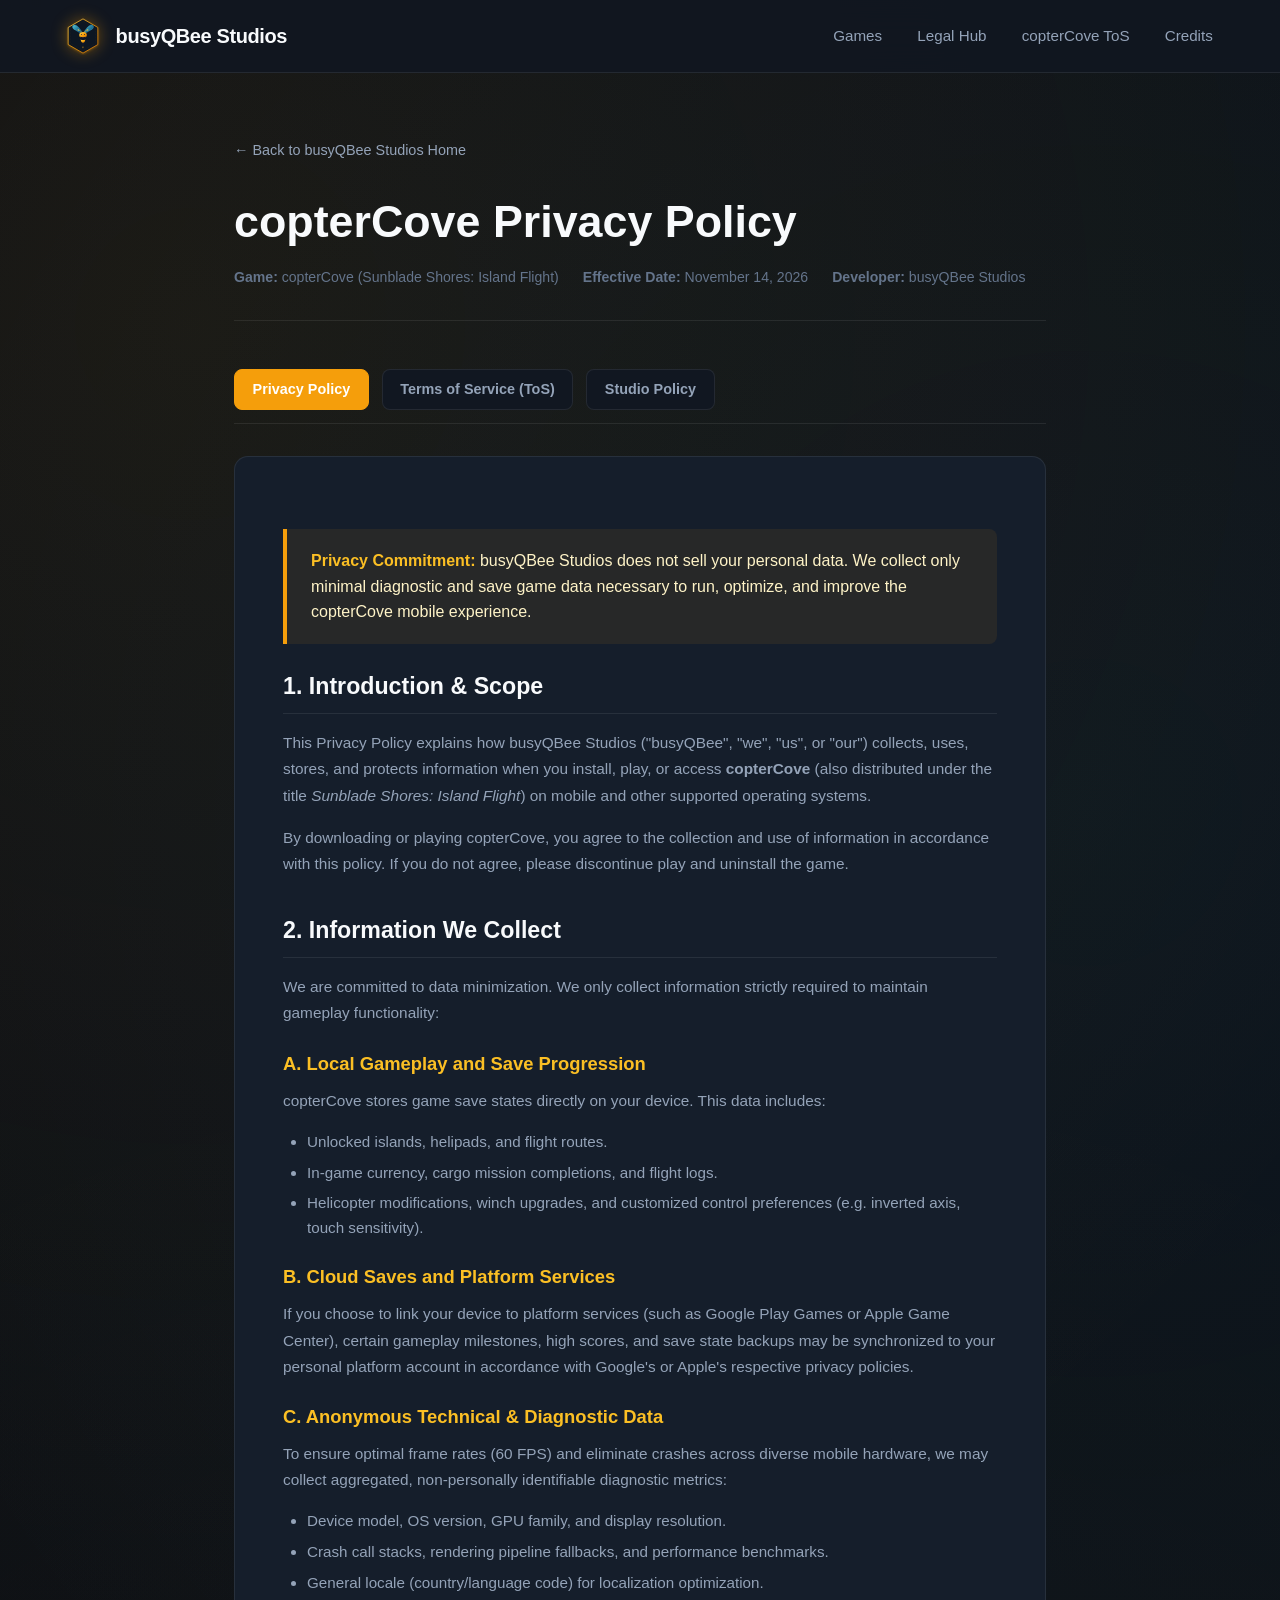
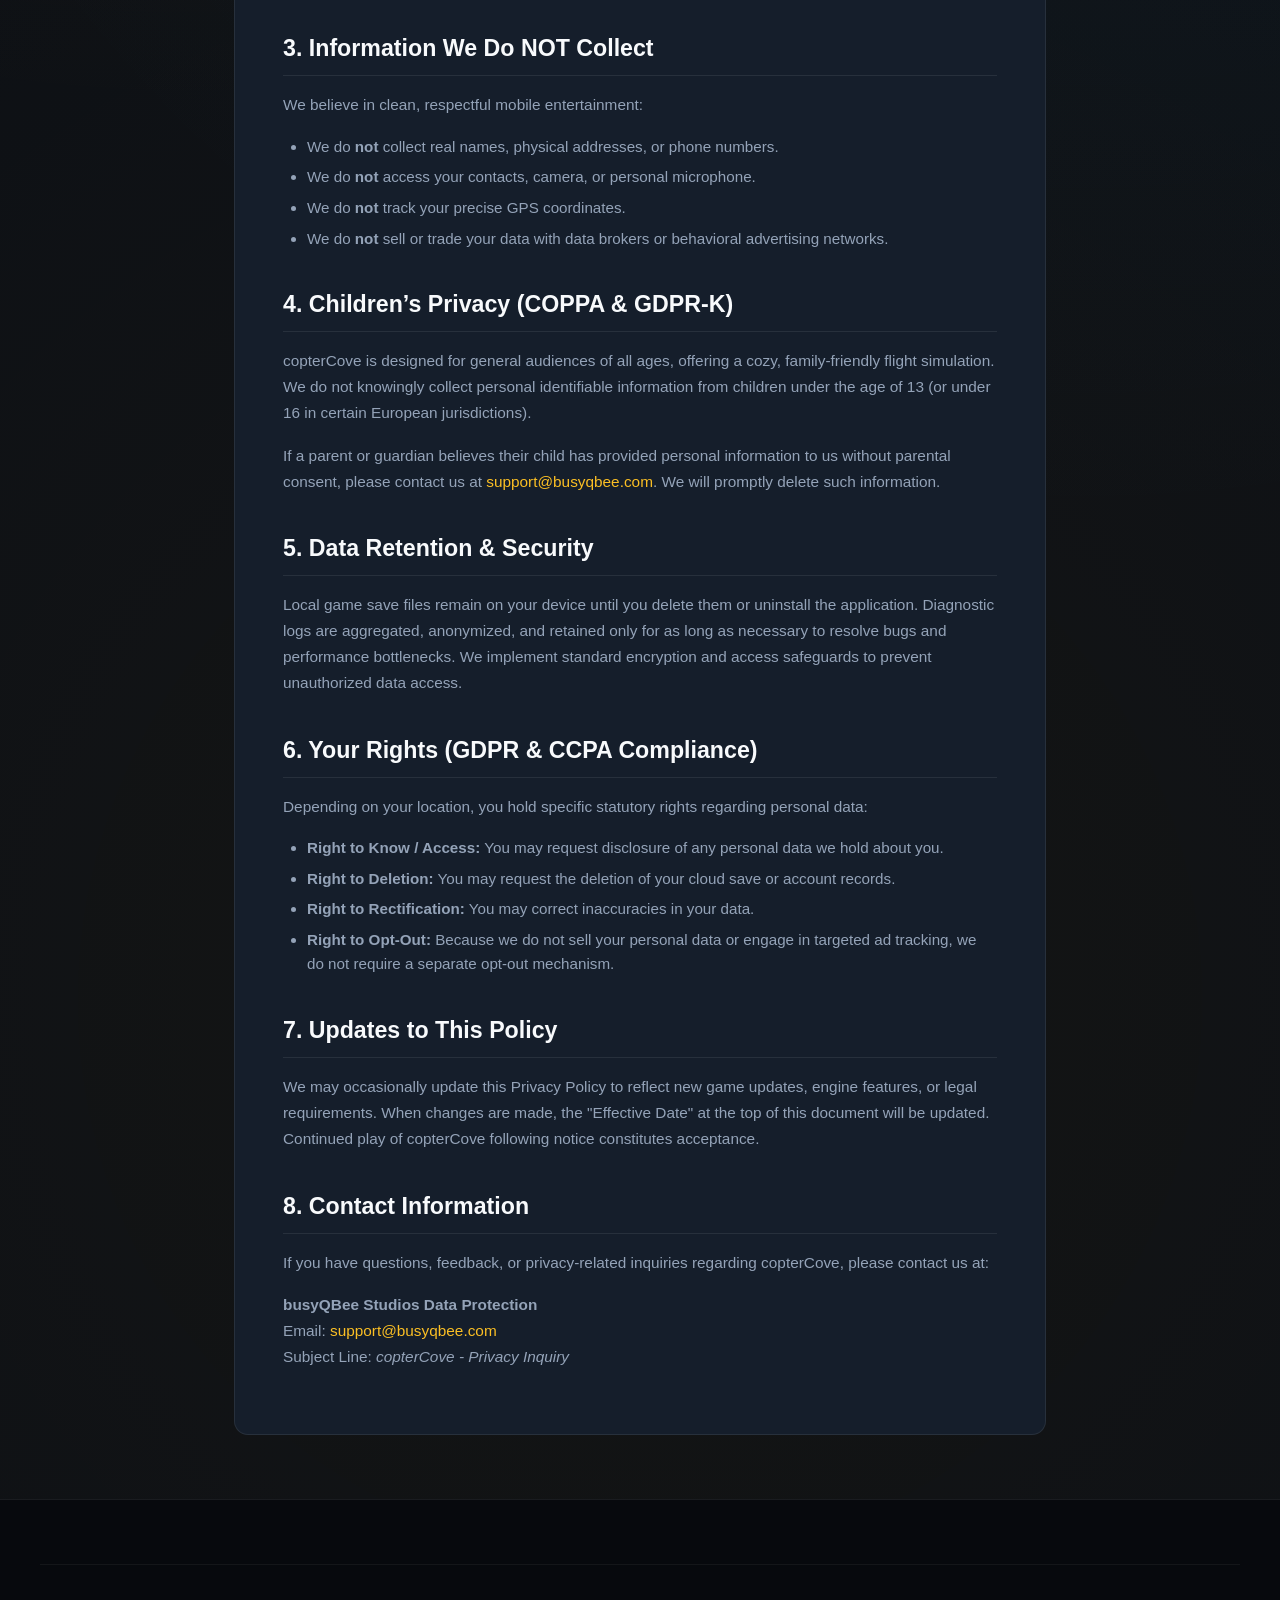
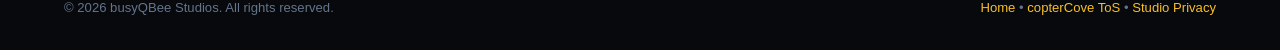
==== coptercove-privacy.html @ d6bfd500 "feat: initial website build for busyQBee Studios with portfolio teasers and legal policies" ====
<!DOCTYPE html>
<html lang="en">
<head>
  <meta charset="UTF-8">
  <meta name="viewport" content="width=device-width, initial-scale=1.0">
  <title>Privacy Policy - copterCove | busyQBee Studios</title>
  <meta name="description" content="Privacy Policy for copterCove (Sunblade Shores: Island Flight), developed by busyQBee Studios.">
  <link rel="icon" type="image/svg+xml" href="assets/images/favicon.svg">
  <link rel="stylesheet" href="assets/css/style.css">
</head>
<body>

  <!-- Navigation -->
  <header class="navbar">
    <div class="container nav-container">
      <a href="index.html" class="nav-brand">
        <img src="assets/images/busyqbee_logo.svg" alt="busyQBee Studios Logo" class="nav-logo">
        <span>busyQBee Studios</span>
      </a>
      <ul class="nav-links">
        <li><a href="index.html#portfolio" class="nav-link">Games</a></li>
        <li><a href="index.html#legal" class="nav-link">Legal Hub</a></li>
        <li><a href="coptercove-tos.html" class="nav-link">copterCove ToS</a></li>
        <li><a href="credits.html" class="nav-link">Credits</a></li>
      </ul>
    </div>
  </header>

  <main class="container container-narrow">
    <div class="legal-header">
      <a href="index.html" class="legal-back">&larr; Back to busyQBee Studios Home</a>
      <h1 class="legal-title">copterCove Privacy Policy</h1>
      <div class="legal-meta">
        <span><strong>Game:</strong> copterCove (Sunblade Shores: Island Flight)</span>
        <span><strong>Effective Date:</strong> November 14, 2026</span>
        <span><strong>Developer:</strong> busyQBee Studios</span>
      </div>
    </div>

    <div class="legal-nav-tabs">
      <a href="coptercove-privacy.html" class="legal-tab-btn active">Privacy Policy</a>
      <a href="coptercove-tos.html" class="legal-tab-btn">Terms of Service (ToS)</a>
      <a href="privacy.html" class="legal-tab-btn">Studio Policy</a>
    </div>

    <article class="legal-content">
      <div class="legal-notice-box">
        <strong>Privacy Commitment:</strong> busyQBee Studios does not sell your personal data. We collect only minimal diagnostic and save game data necessary to run, optimize, and improve the copterCove mobile experience.
      </div>

      <h2>1. Introduction &amp; Scope</h2>
      <p>
        This Privacy Policy explains how busyQBee Studios ("busyQBee", "we", "us", or "our") collects, uses, stores, and protects information when you install, play, or access <strong>copterCove</strong> (also distributed under the title <em>Sunblade Shores: Island Flight</em>) on mobile and other supported operating systems.
      </p>
      <p>
        By downloading or playing copterCove, you agree to the collection and use of information in accordance with this policy. If you do not agree, please discontinue play and uninstall the game.
      </p>

      <h2>2. Information We Collect</h2>
      <p>
        We are committed to data minimization. We only collect information strictly required to maintain gameplay functionality:
      </p>

      <h3>A. Local Gameplay and Save Progression</h3>
      <p>
        copterCove stores game save states directly on your device. This data includes:
      </p>
      <ul>
        <li>Unlocked islands, helipads, and flight routes.</li>
        <li>In-game currency, cargo mission completions, and flight logs.</li>
        <li>Helicopter modifications, winch upgrades, and customized control preferences (e.g. inverted axis, touch sensitivity).</li>
      </ul>

      <h3>B. Cloud Saves and Platform Services</h3>
      <p>
        If you choose to link your device to platform services (such as Google Play Games or Apple Game Center), certain gameplay milestones, high scores, and save state backups may be synchronized to your personal platform account in accordance with Google's or Apple's respective privacy policies.
      </p>

      <h3>C. Anonymous Technical &amp; Diagnostic Data</h3>
      <p>
        To ensure optimal frame rates (60 FPS) and eliminate crashes across diverse mobile hardware, we may collect aggregated, non-personally identifiable diagnostic metrics:
      </p>
      <ul>
        <li>Device model, OS version, GPU family, and display resolution.</li>
        <li>Crash call stacks, rendering pipeline fallbacks, and performance benchmarks.</li>
        <li>General locale (country/language code) for localization optimization.</li>
      </ul>

      <h2>3. Information We Do NOT Collect</h2>
      <p>
        We believe in clean, respectful mobile entertainment:
      </p>
      <ul>
        <li>We do <strong>not</strong> collect real names, physical addresses, or phone numbers.</li>
        <li>We do <strong>not</strong> access your contacts, camera, or personal microphone.</li>
        <li>We do <strong>not</strong> track your precise GPS coordinates.</li>
        <li>We do <strong>not</strong> sell or trade your data with data brokers or behavioral advertising networks.</li>
      </ul>

      <h2>4. Children’s Privacy (COPPA &amp; GDPR-K)</h2>
      <p>
        copterCove is designed for general audiences of all ages, offering a cozy, family-friendly flight simulation. We do not knowingly collect personal identifiable information from children under the age of 13 (or under 16 in certain European jurisdictions).
      </p>
      <p>
        If a parent or guardian believes their child has provided personal information to us without parental consent, please contact us at <a href="mailto:support@busyqbee.com">support@busyqbee.com</a>. We will promptly delete such information.
      </p>

      <h2>5. Data Retention &amp; Security</h2>
      <p>
        Local game save files remain on your device until you delete them or uninstall the application. Diagnostic logs are aggregated, anonymized, and retained only for as long as necessary to resolve bugs and performance bottlenecks. We implement standard encryption and access safeguards to prevent unauthorized data access.
      </p>

      <h2>6. Your Rights (GDPR &amp; CCPA Compliance)</h2>
      <p>
        Depending on your location, you hold specific statutory rights regarding personal data:
      </p>
      <ul>
        <li><strong>Right to Know / Access:</strong> You may request disclosure of any personal data we hold about you.</li>
        <li><strong>Right to Deletion:</strong> You may request the deletion of your cloud save or account records.</li>
        <li><strong>Right to Rectification:</strong> You may correct inaccuracies in your data.</li>
        <li><strong>Right to Opt-Out:</strong> Because we do not sell your personal data or engage in targeted ad tracking, we do not require a separate opt-out mechanism.</li>
      </ul>

      <h2>7. Updates to This Policy</h2>
      <p>
        We may occasionally update this Privacy Policy to reflect new game updates, engine features, or legal requirements. When changes are made, the "Effective Date" at the top of this document will be updated. Continued play of copterCove following notice constitutes acceptance.
      </p>

      <h2>8. Contact Information</h2>
      <p>
        If you have questions, feedback, or privacy-related inquiries regarding copterCove, please contact us at:
      </p>
      <p>
        <strong>busyQBee Studios Data Protection</strong><br>
        Email: <a href="mailto:support@busyqbee.com">support@busyqbee.com</a><br>
        Subject Line: <em>copterCove - Privacy Inquiry</em>
      </p>
    </article>
  </main>

  <footer class="footer">
    <div class="container footer-bottom">
      <div>&copy; 2026 busyQBee Studios. All rights reserved.</div>
      <div><a href="index.html">Home</a> &bull; <a href="coptercove-tos.html">copterCove ToS</a> &bull; <a href="privacy.html">Studio Privacy</a></div>
    </div>
  </footer>

</body>
</html>
---- assets/css/style.css ----
/* ==========================================================================
   busyQBee Studios — Official Stylesheet
   Theme: Luxurious Dark & Ambient Lighting Aesthetics
   ========================================================================== */

:root {
  --bg-darkest: #07090d;
  --bg-body: #0b0f15;
  --bg-surface: #111721;
  --bg-card: #151e2b;
  --bg-card-hover: #1c2738;
  --bg-glass: rgba(17, 23, 33, 0.85);
  
  --primary: #f59e0b;
  --primary-light: #fbbf24;
  --primary-dark: #b45309;
  --primary-glow: rgba(245, 158, 11, 0.22);
  
  --accent-cyan: #38bdf8;
  --accent-cyan-glow: rgba(56, 189, 248, 0.2);
  --accent-green: #34d399;
  --accent-red: #f43f5e;
  
  --text-main: #f8fafc;
  --text-muted: #94a3b8;
  --text-dim: #64748b;
  
  --border-subtle: rgba(255, 255, 255, 0.08);
  --border-gold: rgba(245, 158, 11, 0.25);
  --border-cyan: rgba(56, 189, 248, 0.25);
  
  --radius-sm: 8px;
  --radius-md: 14px;
  --radius-lg: 20px;
  --radius-full: 9999px;
  
  --shadow-sm: 0 2px 8px rgba(0, 0, 0, 0.4);
  --shadow-md: 0 10px 25px -5px rgba(0, 0, 0, 0.6);
  --shadow-lg: 0 20px 40px -10px rgba(0, 0, 0, 0.8);
  --shadow-gold: 0 0 30px rgba(245, 158, 11, 0.15);
  --shadow-cyan: 0 0 30px rgba(56, 189, 248, 0.15);

  --font-main: -apple-system, BlinkMacSystemFont, "Segoe UI", Roboto, "Helvetica Neue", Arial, sans-serif;
  --font-mono: ui-monospace, SFMono-Regular, Menlo, Monaco, Consolas, monospace;
}

/* Base Reset & Box Sizing */
*, *::before, *::after {
  box-sizing: border-box;
  margin: 0;
  padding: 0;
}

html {
  scroll-behavior: smooth;
  font-family: var(--font-main);
  background-color: var(--bg-body);
  color: var(--text-main);
  line-height: 1.6;
  -webkit-font-smoothing: antialiased;
  -moz-osx-font-smoothing: grayscale;
}

body {
  min-height: 100vh;
  display: flex;
  flex-direction: column;
  overflow-x: hidden;
  background: 
    radial-gradient(circle at 15% 10%, rgba(245, 158, 11, 0.07) 0%, transparent 45%),
    radial-gradient(circle at 85% 25%, rgba(56, 189, 248, 0.05) 0%, transparent 50%),
    radial-gradient(circle at 50% 80%, rgba(245, 158, 11, 0.04) 0%, transparent 60%),
    var(--bg-body);
}

a {
  color: var(--primary-light);
  text-decoration: none;
  transition: all 0.2s ease;
}

a:hover {
  color: #fff;
}

img {
  max-width: 100%;
  height: auto;
  display: block;
}

/* Container */
.container {
  width: 100%;
  max-width: 1200px;
  margin: 0 auto;
  padding: 0 1.5rem;
}

.container-narrow {
  max-width: 860px;
}

/* Navigation Bar */
.navbar {
  position: sticky;
  top: 0;
  z-index: 100;
  background: var(--bg-glass);
  backdrop-filter: blur(16px);
  -webkit-backdrop-filter: blur(16px);
  border-bottom: 1px solid var(--border-subtle);
  transition: all 0.3s ease;
}

.nav-container {
  display: flex;
  justify-content: space-between;
  align-items: center;
  height: 72px;
}

.nav-brand {
  display: flex;
  align-items: center;
  gap: 0.85rem;
  font-weight: 700;
  font-size: 1.25rem;
  letter-spacing: -0.02em;
  color: var(--text-main);
}

.nav-brand:hover {
  color: var(--primary-light);
}

.nav-logo {
  width: 38px;
  height: 38px;
  filter: drop-shadow(0 0 8px rgba(245, 158, 11, 0.4));
  transition: transform 0.3s ease;
}

.nav-brand:hover .nav-logo {
  transform: rotate(10deg) scale(1.08);
}

.nav-links {
  display: flex;
  align-items: center;
  gap: 1.8rem;
  list-style: none;
}

.nav-link {
  font-size: 0.95rem;
  font-weight: 500;
  color: var(--text-muted);
  padding: 0.5rem 0.2rem;
  position: relative;
}

.nav-link:hover,
.nav-link.active {
  color: var(--text-main);
}

.nav-link.active::after {
  content: "";
  position: absolute;
  bottom: 0;
  left: 0;
  width: 100%;
  height: 2px;
  background: var(--primary);
  box-shadow: 0 0 8px var(--primary);
}

.nav-btn {
  background: linear-gradient(135deg, var(--primary), var(--primary-dark));
  color: #fff;
  padding: 0.55rem 1.2rem;
  border-radius: var(--radius-full);
  font-weight: 600;
  font-size: 0.88rem;
  border: 1px solid rgba(255, 255, 255, 0.15);
  box-shadow: var(--shadow-gold);
  transition: all 0.25s ease;
}

.nav-btn:hover {
  transform: translateY(-2px);
  box-shadow: 0 0 20px rgba(245, 158, 11, 0.4);
  color: #fff;
}

.mobile-toggle {
  display: none;
  background: none;
  border: none;
  color: var(--text-main);
  cursor: pointer;
  padding: 0.5rem;
}

/* Hero Section */
.hero {
  padding: 5.5rem 0 4rem;
  position: relative;
  text-align: center;
}

.hero::before {
  content: "";
  position: absolute;
  top: 15%;
  left: 50%;
  transform: translate(-50%, -50%);
  width: 500px;
  height: 320px;
  background: radial-gradient(ellipse, rgba(245, 158, 11, 0.14) 0%, transparent 70%);
  filter: blur(40px);
  pointer-events: none;
  z-index: 0;
}

.hero-content {
  position: relative;
  z-index: 1;
}

.studio-badge {
  display: inline-flex;
  align-items: center;
  gap: 0.5rem;
  padding: 0.4rem 1.1rem;
  background: rgba(245, 158, 11, 0.1);
  border: 1px solid var(--border-gold);
  border-radius: var(--radius-full);
  font-size: 0.82rem;
  font-weight: 600;
  letter-spacing: 0.05em;
  text-transform: uppercase;
  color: var(--primary-light);
  margin-bottom: 1.5rem;
  box-shadow: 0 0 15px rgba(245, 158, 11, 0.1);
}

.badge-dot {
  width: 7px;
  height: 7px;
  background: var(--primary);
  border-radius: 50%;
  box-shadow: 0 0 8px var(--primary);
  animation: pulse 2s infinite ease-in-out;
}

@keyframes pulse {
  0%, 100% { opacity: 0.4; transform: scale(0.9); }
  50% { opacity: 1; transform: scale(1.2); }
}

.hero-title {
  font-size: clamp(2.4rem, 5vw, 3.8rem);
  font-weight: 800;
  line-height: 1.15;
  letter-spacing: -0.03em;
  margin-bottom: 1.25rem;
  background: linear-gradient(180deg, #ffffff 40%, #94a3b8 100%);
  -webkit-background-clip: text;
  -webkit-text-fill-color: transparent;
}

.hero-subtitle {
  font-size: clamp(1.05rem, 2vw, 1.25rem);
  color: var(--text-muted);
  max-width: 680px;
  margin: 0 auto 2.2rem;
  font-weight: 400;
  line-height: 1.7;
}

.hero-actions {
  display: flex;
  justify-content: center;
  gap: 1rem;
  flex-wrap: wrap;
}

/* Buttons */
.btn {
  display: inline-flex;
  align-items: center;
  gap: 0.5rem;
  padding: 0.75rem 1.6rem;
  border-radius: var(--radius-md);
  font-size: 0.95rem;
  font-weight: 600;
  cursor: pointer;
  transition: all 0.25s ease;
  border: 1px solid transparent;
}

.btn-primary {
  background: linear-gradient(135deg, var(--primary), #d97706);
  color: #fff;
  box-shadow: 0 4px 15px rgba(245, 158, 11, 0.3);
}

.btn-primary:hover {
  transform: translateY(-2px);
  box-shadow: 0 8px 25px rgba(245, 158, 11, 0.45);
  color: #fff;
}

.btn-secondary {
  background: var(--bg-surface);
  color: var(--text-main);
  border-color: var(--border-subtle);
}

.btn-secondary:hover {
  background: var(--bg-card);
  border-color: rgba(255, 255, 255, 0.2);
  transform: translateY(-2px);
  color: #fff;
}

.btn-outline {
  background: transparent;
  color: var(--text-muted);
  border-color: var(--border-subtle);
  font-size: 0.85rem;
  padding: 0.5rem 1rem;
}

.btn-outline:hover {
  color: var(--text-main);
  border-color: var(--primary);
  background: rgba(245, 158, 11, 0.05);
}

/* Section Common */
.section {
  padding: 5rem 0;
  position: relative;
}

.section-header {
  text-align: center;
  margin-bottom: 3.5rem;
}

.section-tag {
  display: inline-block;
  font-size: 0.8rem;
  font-weight: 700;
  text-transform: uppercase;
  letter-spacing: 0.1em;
  color: var(--primary);
  margin-bottom: 0.5rem;
}

.section-title {
  font-size: clamp(1.8rem, 3.5vw, 2.5rem);
  font-weight: 700;
  letter-spacing: -0.02em;
  color: var(--text-main);
  margin-bottom: 0.8rem;
}

.section-description {
  color: var(--text-muted);
  max-width: 600px;
  margin: 0 auto;
  font-size: 1.05rem;
}

/* Portfolio Grid */
.portfolio-grid {
  display: flex;
  flex-direction: column;
  gap: 3.5rem;
}

/* Game Card */
.game-card {
  background: var(--bg-card);
  border: 1px solid var(--border-subtle);
  border-radius: var(--radius-lg);
  overflow: hidden;
  display: grid;
  grid-template-columns: 1.15fr 1fr;
  transition: transform 0.3s ease, border-color 0.3s ease, box-shadow 0.3s ease;
  box-shadow: var(--shadow-md);
  position: relative;
}

.game-card:hover {
  border-color: var(--border-gold);
  transform: translateY(-4px);
  box-shadow: var(--shadow-lg), var(--shadow-gold);
}

.game-media {
  position: relative;
  min-height: 380px;
  overflow: hidden;
  background: #000;
}

.game-media img {
  width: 100%;
  height: 100%;
  object-fit: cover;
  transition: transform 0.6s cubic-bezier(0.16, 1, 0.3, 1);
}

.game-card:hover .game-media img {
  transform: scale(1.04);
}

.media-overlay {
  position: absolute;
  inset: 0;
  background: linear-gradient(180deg, rgba(11, 15, 21, 0.1) 0%, rgba(11, 15, 21, 0.85) 100%);
  display: flex;
  flex-direction: column;
  justify-content: flex-end;
  padding: 1.5rem;
}

.game-icon-badge {
  display: flex;
  align-items: center;
  gap: 1rem;
}

.game-icon {
  width: 58px;
  height: 58px;
  border-radius: 12px;
  border: 2px solid rgba(255, 255, 255, 0.2);
  box-shadow: 0 4px 15px rgba(0, 0, 0, 0.6);
  background: #0f141c;
}

/* Card Content */
.game-content {
  padding: 2.5rem;
  display: flex;
  flex-direction: column;
  justify-content: space-between;
}

.game-status {
  display: inline-flex;
  align-items: center;
  gap: 0.5rem;
  font-size: 0.78rem;
  font-weight: 700;
  text-transform: uppercase;
  letter-spacing: 0.08em;
  padding: 0.3rem 0.8rem;
  border-radius: var(--radius-full);
  margin-bottom: 1rem;
  width: fit-content;
}

.status-active {
  background: rgba(52, 211, 153, 0.15);
  color: var(--accent-green);
  border: 1px solid rgba(52, 211, 153, 0.35);
}

.status-teaser {
  background: rgba(245, 158, 11, 0.15);
  color: var(--primary-light);
  border: 1px solid var(--border-gold);
}

.status-classified {
  background: rgba(56, 189, 248, 0.15);
  color: var(--accent-cyan);
  border: 1px solid var(--border-cyan);
}

.game-title {
  font-size: 2rem;
  font-weight: 700;
  letter-spacing: -0.02em;
  color: var(--text-main);
  margin-bottom: 0.35rem;
}

.game-tagline {
  font-size: 0.95rem;
  font-weight: 600;
  color: var(--primary);
  margin-bottom: 1.1rem;
}

.game-desc {
  font-size: 0.95rem;
  color: var(--text-muted);
  line-height: 1.65;
  margin-bottom: 1.5rem;
}

/* Feature Bullets */
.feature-list {
  list-style: none;
  display: grid;
  grid-template-columns: 1fr;
  gap: 0.6rem;
  margin-bottom: 1.8rem;
}

.feature-item {
  display: flex;
  align-items: flex-start;
  gap: 0.6rem;
  font-size: 0.88rem;
  color: var(--text-muted);
}

.feature-bullet {
  color: var(--primary);
  font-size: 1rem;
  line-height: 1.2;
}

.feature-item strong {
  color: var(--text-main);
}

/* Card Actions & Legal Links */
.game-actions {
  display: flex;
  flex-direction: column;
  gap: 1rem;
  border-top: 1px solid var(--border-subtle);
  padding-top: 1.25rem;
}

.action-row {
  display: flex;
  align-items: center;
  gap: 0.8rem;
  flex-wrap: wrap;
}

.legal-links-row {
  display: flex;
  align-items: center;
  gap: 1.2rem;
  font-size: 0.82rem;
  color: var(--text-dim);
}

.legal-links-row a {
  color: var(--text-muted);
  display: inline-flex;
  align-items: center;
  gap: 0.3rem;
}

.legal-links-row a:hover {
  color: var(--primary-light);
}

/* Teaser Card Distinctive Elements */
.game-card.teaser-card {
  position: relative;
}

.teaser-banner {
  display: flex;
  align-items: center;
  gap: 0.6rem;
  padding: 0.65rem 1rem;
  background: rgba(0, 0, 0, 0.45);
  border: 1px dashed rgba(245, 158, 11, 0.35);
  border-radius: var(--radius-sm);
  font-size: 0.84rem;
  color: var(--text-muted);
  margin-bottom: 1.2rem;
}

.teaser-icon {
  color: var(--primary);
  font-size: 1.1rem;
}

/* Studio Values / Philosophy */
.values-grid {
  display: grid;
  grid-template-columns: repeat(auto-fit, minmax(280px, 1fr));
  gap: 1.5rem;
}

.value-card {
  background: var(--bg-card);
  border: 1px solid var(--border-subtle);
  border-radius: var(--radius-md);
  padding: 2rem;
  transition: transform 0.25s ease, border-color 0.25s ease;
}

.value-card:hover {
  transform: translateY(-3px);
  border-color: var(--border-gold);
}

.value-icon {
  width: 48px;
  height: 48px;
  border-radius: 12px;
  background: rgba(245, 158, 11, 0.12);
  border: 1px solid var(--border-gold);
  display: flex;
  align-items: center;
  justify-content: center;
  color: var(--primary-light);
  font-size: 1.3rem;
  margin-bottom: 1.25rem;
}

.value-title {
  font-size: 1.2rem;
  font-weight: 700;
  color: var(--text-main);
  margin-bottom: 0.6rem;
}

.value-text {
  font-size: 0.92rem;
  color: var(--text-muted);
  line-height: 1.6;
}

/* Legal Directory Section */
.legal-hub {
  background: var(--bg-surface);
  border-radius: var(--radius-lg);
  border: 1px solid var(--border-subtle);
  padding: 3rem 2rem;
  margin-top: 2rem;
}

.legal-grid {
  display: grid;
  grid-template-columns: repeat(auto-fit, minmax(240px, 1fr));
  gap: 1.5rem;
  margin-top: 2rem;
}

.legal-block {
  background: var(--bg-card);
  border: 1px solid var(--border-subtle);
  border-radius: var(--radius-md);
  padding: 1.5rem;
}

.legal-block h4 {
  font-size: 1.05rem;
  color: var(--text-main);
  margin-bottom: 0.8rem;
  display: flex;
  align-items: center;
  gap: 0.5rem;
}

.legal-block ul {
  list-style: none;
  display: flex;
  flex-direction: column;
  gap: 0.5rem;
}

.legal-block li a {
  font-size: 0.9rem;
  color: var(--text-muted);
  display: inline-flex;
  align-items: center;
  gap: 0.4rem;
}

.legal-block li a:hover {
  color: var(--primary-light);
  transform: translateX(3px);
}

/* Legal Page Document Styles */
.legal-header {
  padding: 4rem 0 2rem;
  border-bottom: 1px solid var(--border-subtle);
  margin-bottom: 3rem;
}

.legal-back {
  display: inline-flex;
  align-items: center;
  gap: 0.4rem;
  font-size: 0.9rem;
  color: var(--text-muted);
  margin-bottom: 1.5rem;
}

.legal-back:hover {
  color: var(--primary-light);
}

.legal-title {
  font-size: clamp(2rem, 4vw, 2.8rem);
  font-weight: 800;
  margin-bottom: 0.5rem;
}

.legal-meta {
  display: flex;
  gap: 1.5rem;
  font-size: 0.88rem;
  color: var(--text-dim);
  flex-wrap: wrap;
}

.legal-content {
  background: var(--bg-card);
  border: 1px solid var(--border-subtle);
  border-radius: var(--radius-md);
  padding: 3rem;
  margin-bottom: 4rem;
}

.legal-content h2 {
  font-size: 1.45rem;
  font-weight: 700;
  color: var(--text-main);
  margin: 2.2rem 0 1rem;
  padding-bottom: 0.5rem;
  border-bottom: 1px solid var(--border-subtle);
}

.legal-content h2:first-of-type {
  margin-top: 0;
}

.legal-content h3 {
  font-size: 1.15rem;
  font-weight: 600;
  color: var(--primary-light);
  margin: 1.4rem 0 0.6rem;
}

.legal-content p {
  color: var(--text-muted);
  font-size: 0.96rem;
  line-height: 1.7;
  margin-bottom: 1rem;
}

.legal-content ul, .legal-content ol {
  color: var(--text-muted);
  padding-left: 1.5rem;
  margin-bottom: 1.2rem;
  font-size: 0.95rem;
}

.legal-content li {
  margin-bottom: 0.4rem;
  line-height: 1.6;
}

.legal-notice-box {
  background: rgba(245, 158, 11, 0.08);
  border-left: 4px solid var(--primary);
  padding: 1.2rem 1.5rem;
  border-radius: 0 var(--radius-sm) var(--radius-sm) 0;
  margin: 1.5rem 0;
  color: #fef3c7;
}

.legal-notice-box strong {
  color: var(--primary-light);
}

.legal-nav-tabs {
  display: flex;
  gap: 0.8rem;
  margin-bottom: 2rem;
  border-bottom: 1px solid var(--border-subtle);
  padding-bottom: 0.8rem;
  flex-wrap: wrap;
}

.legal-tab-btn {
  padding: 0.5rem 1.1rem;
  border-radius: var(--radius-sm);
  background: var(--bg-surface);
  color: var(--text-muted);
  font-size: 0.9rem;
  font-weight: 600;
  border: 1px solid var(--border-subtle);
}

.legal-tab-btn.active, .legal-tab-btn:hover {
  background: var(--primary);
  color: #fff;
  border-color: var(--primary);
}

/* Footer */
.footer {
  margin-top: auto;
  background: var(--bg-darkest);
  border-top: 1px solid var(--border-subtle);
  padding: 4rem 0 2rem;
}

.footer-top {
  display: grid;
  grid-template-columns: 1.5fr repeat(3, 1fr);
  gap: 2.5rem;
  margin-bottom: 3rem;
}

.footer-brand {
  display: flex;
  flex-direction: column;
  gap: 1rem;
}

.footer-logo-row {
  display: flex;
  align-items: center;
  gap: 0.8rem;
  font-weight: 700;
  font-size: 1.2rem;
}

.footer-desc {
  color: var(--text-dim);
  font-size: 0.88rem;
  line-height: 1.6;
  max-width: 320px;
}

.footer-col h5 {
  font-size: 0.88rem;
  font-weight: 700;
  text-transform: uppercase;
  letter-spacing: 0.08em;
  color: var(--text-main);
  margin-bottom: 1.2rem;
}

.footer-col ul {
  list-style: none;
  display: flex;
  flex-direction: column;
  gap: 0.65rem;
}

.footer-col li a {
  color: var(--text-dim);
  font-size: 0.88rem;
}

.footer-col li a:hover {
  color: var(--primary-light);
}

.footer-bottom {
  padding-top: 2rem;
  border-top: 1px solid rgba(255, 255, 255, 0.05);
  display: flex;
  justify-content: space-between;
  align-items: center;
  flex-wrap: wrap;
  gap: 1rem;
  font-size: 0.82rem;
  color: var(--text-dim);
}

/* Responsive Styles */
@media (max-width: 960px) {
  .game-card {
    grid-template-columns: 1fr;
  }
  
  .game-media {
    min-height: 260px;
  }
  
  .footer-top {
    grid-template-columns: 1fr 1fr;
  }
}

@media (max-width: 768px) {
  .nav-links {
    display: none;
    position: absolute;
    top: 72px;
    left: 0;
    right: 0;
    background: var(--bg-surface);
    border-bottom: 1px solid var(--border-subtle);
    flex-direction: column;
    padding: 1.5rem;
    gap: 1rem;
  }
  
  .nav-links.open {
    display: flex;
  }
  
  .mobile-toggle {
    display: block;
  }
  
  .game-content {
    padding: 1.8rem;
  }
  
  .legal-content {
    padding: 1.8rem;
  }
  
  .footer-top {
    grid-template-columns: 1fr;
    gap: 2rem;
  }
  
  .footer-bottom {
    flex-direction: column;
    align-items: flex-start;
  }
}
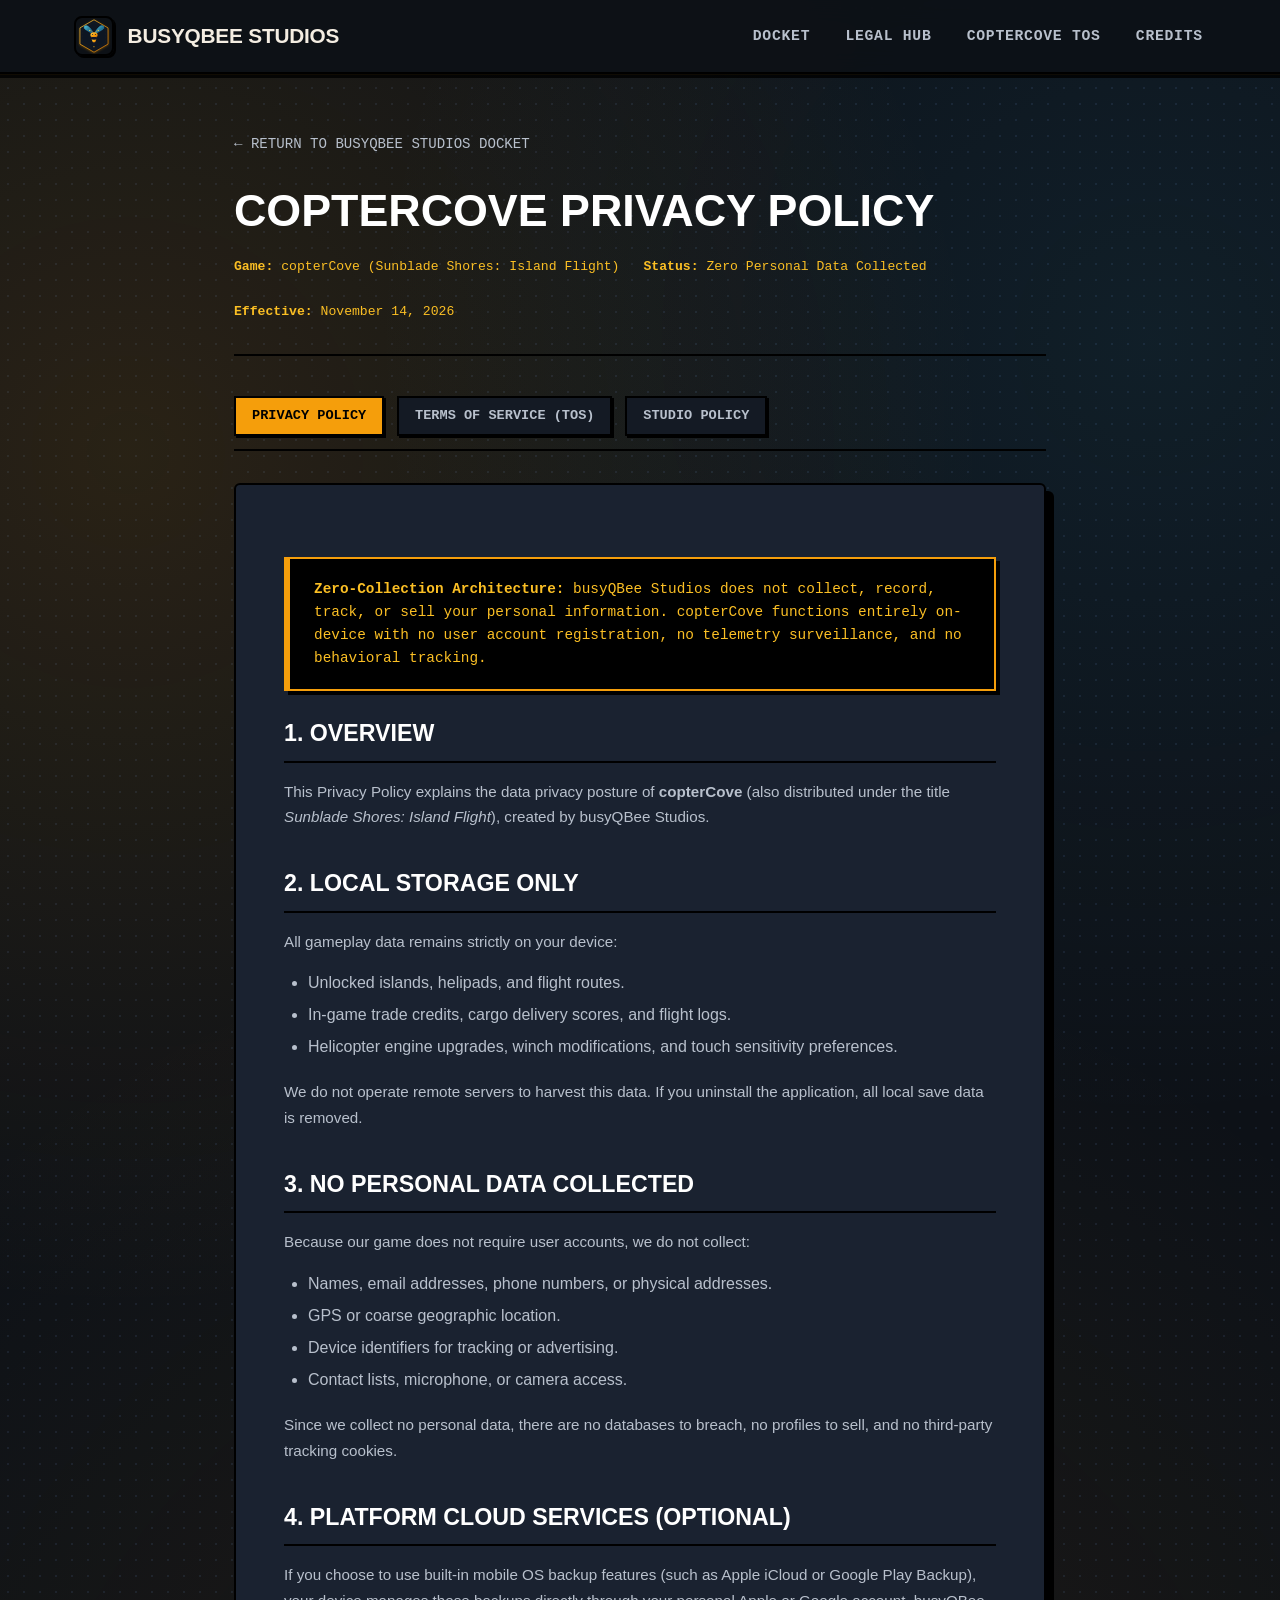
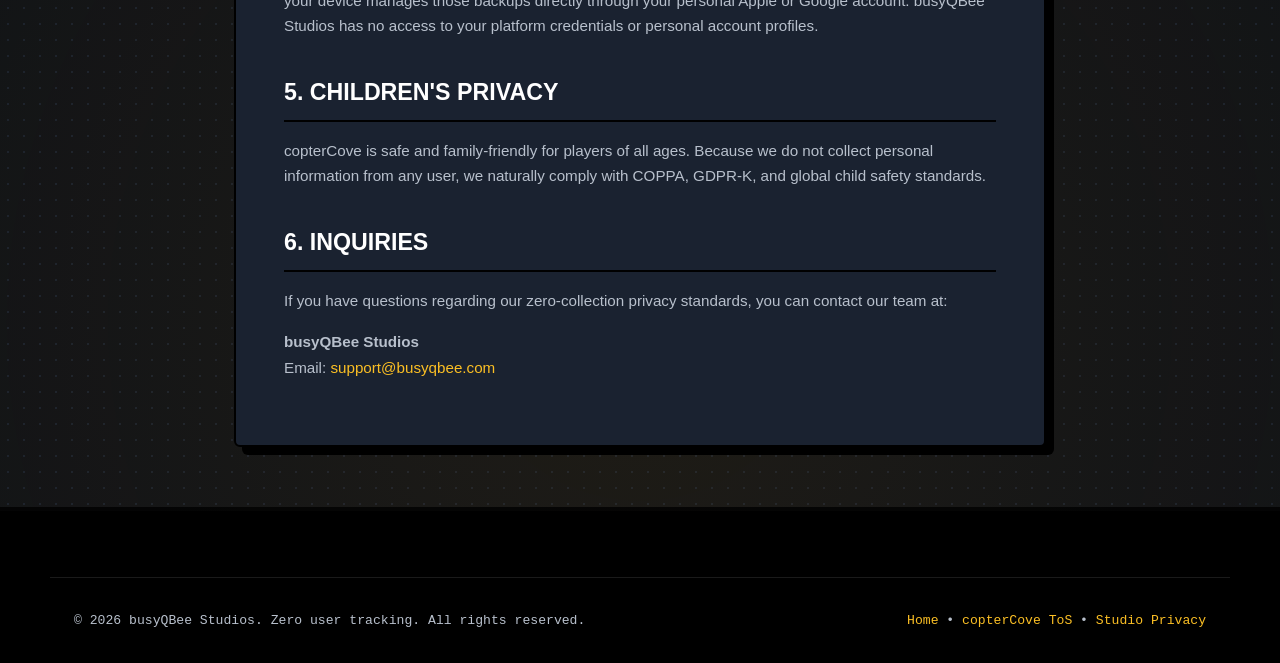
==== commit 6b83a5aa: "feat: redesign website with noir cartoony theme, mascot art, and zero-data privacy policies" ====
--- a/coptercove-privacy.html
+++ b/coptercove-privacy.html
@@ -18,7 +18,7 @@
         <span>busyQBee Studios</span>
       </a>
       <ul class="nav-links">
-        <li><a href="index.html#portfolio" class="nav-link">Games</a></li>
+        <li><a href="index.html#portfolio" class="nav-link">Docket</a></li>
         <li><a href="index.html#legal" class="nav-link">Legal Hub</a></li>
         <li><a href="coptercove-tos.html" class="nav-link">copterCove ToS</a></li>
         <li><a href="credits.html" class="nav-link">Credits</a></li>
@@ -28,12 +28,12 @@
 
   <main class="container container-narrow">
     <div class="legal-header">
-      <a href="index.html" class="legal-back">&larr; Back to busyQBee Studios Home</a>
+      <a href="index.html" class="legal-back">&larr; Return to busyQBee Studios Docket</a>
       <h1 class="legal-title">copterCove Privacy Policy</h1>
       <div class="legal-meta">
         <span><strong>Game:</strong> copterCove (Sunblade Shores: Island Flight)</span>
-        <span><strong>Effective Date:</strong> November 14, 2026</span>
-        <span><strong>Developer:</strong> busyQBee Studios</span>
+        <span><strong>Status:</strong> Zero Personal Data Collected</span>
+        <span><strong>Effective:</strong> November 14, 2026</span>
       </div>
     </div>
 
@@ -45,102 +45,65 @@
 
     <article class="legal-content">
       <div class="legal-notice-box">
-        <strong>Privacy Commitment:</strong> busyQBee Studios does not sell your personal data. We collect only minimal diagnostic and save game data necessary to run, optimize, and improve the copterCove mobile experience.
+        <strong>Zero-Collection Architecture:</strong> busyQBee Studios does not collect, record, track, or sell your personal information. copterCove functions entirely on-device with no user account registration, no telemetry surveillance, and no behavioral tracking.
       </div>
 
-      <h2>1. Introduction &amp; Scope</h2>
+      <h2>1. Overview</h2>
       <p>
-        This Privacy Policy explains how busyQBee Studios ("busyQBee", "we", "us", or "our") collects, uses, stores, and protects information when you install, play, or access <strong>copterCove</strong> (also distributed under the title <em>Sunblade Shores: Island Flight</em>) on mobile and other supported operating systems.
-      </p>
-      <p>
-        By downloading or playing copterCove, you agree to the collection and use of information in accordance with this policy. If you do not agree, please discontinue play and uninstall the game.
+        This Privacy Policy explains the data privacy posture of <strong>copterCove</strong> (also distributed under the title <em>Sunblade Shores: Island Flight</em>), created by busyQBee Studios.
       </p>
 
-      <h2>2. Information We Collect</h2>
+      <h2>2. Local Storage Only</h2>
       <p>
-        We are committed to data minimization. We only collect information strictly required to maintain gameplay functionality:
-      </p>
-
-      <h3>A. Local Gameplay and Save Progression</h3>
-      <p>
-        copterCove stores game save states directly on your device. This data includes:
+        All gameplay data remains strictly on your device:
       </p>
       <ul>
         <li>Unlocked islands, helipads, and flight routes.</li>
-        <li>In-game currency, cargo mission completions, and flight logs.</li>
-        <li>Helicopter modifications, winch upgrades, and customized control preferences (e.g. inverted axis, touch sensitivity).</li>
+        <li>In-game trade credits, cargo delivery scores, and flight logs.</li>
+        <li>Helicopter engine upgrades, winch modifications, and touch sensitivity preferences.</li>
       </ul>
-
-      <h3>B. Cloud Saves and Platform Services</h3>
       <p>
-        If you choose to link your device to platform services (such as Google Play Games or Apple Game Center), certain gameplay milestones, high scores, and save state backups may be synchronized to your personal platform account in accordance with Google's or Apple's respective privacy policies.
+        We do not operate remote servers to harvest this data. If you uninstall the application, all local save data is removed.
       </p>
 
-      <h3>C. Anonymous Technical &amp; Diagnostic Data</h3>
+      <h2>3. No Personal Data Collected</h2>
       <p>
-        To ensure optimal frame rates (60 FPS) and eliminate crashes across diverse mobile hardware, we may collect aggregated, non-personally identifiable diagnostic metrics:
+        Because our game does not require user accounts, we do not collect:
       </p>
       <ul>
-        <li>Device model, OS version, GPU family, and display resolution.</li>
-        <li>Crash call stacks, rendering pipeline fallbacks, and performance benchmarks.</li>
-        <li>General locale (country/language code) for localization optimization.</li>
+        <li>Names, email addresses, phone numbers, or physical addresses.</li>
+        <li>GPS or coarse geographic location.</li>
+        <li>Device identifiers for tracking or advertising.</li>
+        <li>Contact lists, microphone, or camera access.</li>
       </ul>
+      <p>
+        Since we collect no personal data, there are no databases to breach, no profiles to sell, and no third-party tracking cookies.
+      </p>
 
-      <h2>3. Information We Do NOT Collect</h2>
+      <h2>4. Platform Cloud Services (Optional)</h2>
       <p>
-        We believe in clean, respectful mobile entertainment:
+        If you choose to use built-in mobile OS backup features (such as Apple iCloud or Google Play Backup), your device manages those backups directly through your personal Apple or Google account. busyQBee Studios has no access to your platform credentials or personal account profiles.
       </p>
-      <ul>
-        <li>We do <strong>not</strong> collect real names, physical addresses, or phone numbers.</li>
-        <li>We do <strong>not</strong> access your contacts, camera, or personal microphone.</li>
-        <li>We do <strong>not</strong> track your precise GPS coordinates.</li>
-        <li>We do <strong>not</strong> sell or trade your data with data brokers or behavioral advertising networks.</li>
-      </ul>
 
-      <h2>4. Children’s Privacy (COPPA &amp; GDPR-K)</h2>
+      <h2>5. Children's Privacy</h2>
       <p>
-        copterCove is designed for general audiences of all ages, offering a cozy, family-friendly flight simulation. We do not knowingly collect personal identifiable information from children under the age of 13 (or under 16 in certain European jurisdictions).
+        copterCove is safe and family-friendly for players of all ages. Because we do not collect personal information from any user, we naturally comply with COPPA, GDPR-K, and global child safety standards.
+      </p>
+
+      <h2>6. Inquiries</h2>
+      <p>
+        If you have questions regarding our zero-collection privacy standards, you can contact our team at:
       </p>
       <p>
-        If a parent or guardian believes their child has provided personal information to us without parental consent, please contact us at <a href="mailto:support@busyqbee.com">support@busyqbee.com</a>. We will promptly delete such information.
-      </p>
-
-      <h2>5. Data Retention &amp; Security</h2>
-      <p>
-        Local game save files remain on your device until you delete them or uninstall the application. Diagnostic logs are aggregated, anonymized, and retained only for as long as necessary to resolve bugs and performance bottlenecks. We implement standard encryption and access safeguards to prevent unauthorized data access.
-      </p>
-
-      <h2>6. Your Rights (GDPR &amp; CCPA Compliance)</h2>
-      <p>
-        Depending on your location, you hold specific statutory rights regarding personal data:
-      </p>
-      <ul>
-        <li><strong>Right to Know / Access:</strong> You may request disclosure of any personal data we hold about you.</li>
-        <li><strong>Right to Deletion:</strong> You may request the deletion of your cloud save or account records.</li>
-        <li><strong>Right to Rectification:</strong> You may correct inaccuracies in your data.</li>
-        <li><strong>Right to Opt-Out:</strong> Because we do not sell your personal data or engage in targeted ad tracking, we do not require a separate opt-out mechanism.</li>
-      </ul>
-
-      <h2>7. Updates to This Policy</h2>
-      <p>
-        We may occasionally update this Privacy Policy to reflect new game updates, engine features, or legal requirements. When changes are made, the "Effective Date" at the top of this document will be updated. Continued play of copterCove following notice constitutes acceptance.
-      </p>
-
-      <h2>8. Contact Information</h2>
-      <p>
-        If you have questions, feedback, or privacy-related inquiries regarding copterCove, please contact us at:
-      </p>
-      <p>
-        <strong>busyQBee Studios Data Protection</strong><br>
-        Email: <a href="mailto:support@busyqbee.com">support@busyqbee.com</a><br>
-        Subject Line: <em>copterCove - Privacy Inquiry</em>
+        <strong>busyQBee Studios</strong><br>
+        Email: <a href="mailto:support@busyqbee.com">support@busyqbee.com</a>
       </p>
     </article>
   </main>
 
   <footer class="footer">
     <div class="container footer-bottom">
-      <div>&copy; 2026 busyQBee Studios. All rights reserved.</div>
+      <div>&copy; 2026 busyQBee Studios. Zero user tracking. All rights reserved.</div>
       <div><a href="index.html">Home</a> &bull; <a href="coptercove-tos.html">copterCove ToS</a> &bull; <a href="privacy.html">Studio Privacy</a></div>
     </div>
   </footer>
--- a/assets/css/style.css
+++ b/assets/css/style.css
@@ -1,50 +1,43 @@
 /* ==========================================================================
    busyQBee Studios — Official Stylesheet
-   Theme: Luxurious Dark & Ambient Lighting Aesthetics
+   Theme: Noir Cartoony / Tactile Graphic Novel Aesthetic
+   Features: Halftone stipple overlay, high-contrast ink borders, 
+             dramatic sodium/amber volumetric lighting, retro typewriter fonts.
    ========================================================================== */
 
 :root {
-  --bg-darkest: #07090d;
-  --bg-body: #0b0f15;
-  --bg-surface: #111721;
-  --bg-card: #151e2b;
-  --bg-card-hover: #1c2738;
-  --bg-glass: rgba(17, 23, 33, 0.85);
+  --ink-black: #080a0f;
+  --noir-bg: #0d1117;
+  --noir-surface: #141a24;
+  --noir-panel: #1a2230;
+  --noir-card-hover: #222d40;
   
-  --primary: #f59e0b;
-  --primary-light: #fbbf24;
-  --primary-dark: #b45309;
-  --primary-glow: rgba(245, 158, 11, 0.22);
+  --amber-lamp: #f59e0b;
+  --amber-glow: #fbbf24;
+  --amber-dim: #b45309;
+  --amber-light-cone: rgba(245, 158, 11, 0.15);
   
-  --accent-cyan: #38bdf8;
-  --accent-cyan-glow: rgba(56, 189, 248, 0.2);
-  --accent-green: #34d399;
-  --accent-red: #f43f5e;
+  --radar-green: #34d399;
+  --radar-glow: rgba(52, 211, 153, 0.25);
+  --sigint-cyan: #38bdf8;
   
-  --text-main: #f8fafc;
-  --text-muted: #94a3b8;
-  --text-dim: #64748b;
+  --paper-cream: #f4ede2;
+  --paper-dim: #b8c0cc;
+  --paper-stamp-red: #e11d48;
   
-  --border-subtle: rgba(255, 255, 255, 0.08);
-  --border-gold: rgba(245, 158, 11, 0.25);
-  --border-cyan: rgba(56, 189, 248, 0.25);
+  --ink-border-heavy: 2px solid #000;
+  --ink-border-subtle: 1px solid rgba(255, 255, 255, 0.1);
+  --ink-border-glow: 1px solid rgba(245, 158, 11, 0.4);
   
-  --radius-sm: 8px;
-  --radius-md: 14px;
-  --radius-lg: 20px;
-  --radius-full: 9999px;
-  
-  --shadow-sm: 0 2px 8px rgba(0, 0, 0, 0.4);
-  --shadow-md: 0 10px 25px -5px rgba(0, 0, 0, 0.6);
-  --shadow-lg: 0 20px 40px -10px rgba(0, 0, 0, 0.8);
-  --shadow-gold: 0 0 30px rgba(245, 158, 11, 0.15);
-  --shadow-cyan: 0 0 30px rgba(56, 189, 248, 0.15);
-
-  --font-main: -apple-system, BlinkMacSystemFont, "Segoe UI", Roboto, "Helvetica Neue", Arial, sans-serif;
-  --font-mono: ui-monospace, SFMono-Regular, Menlo, Monaco, Consolas, monospace;
-}
-
-/* Base Reset & Box Sizing */
+  --shadow-comic: 4px 4px 0px #000000;
+  --shadow-comic-lg: 8px 8px 0px #000000;
+  --shadow-glow: 0 0 25px rgba(245, 158, 11, 0.2);
+
+  --font-display: -apple-system, BlinkMacSystemFont, "Trebuchet MS", "Impact", sans-serif;
+  --font-typewriter: "Courier New", Courier, ui-monospace, Menlo, monospace;
+  --font-sans: -apple-system, BlinkMacSystemFont, "Segoe UI", Roboto, sans-serif;
+}
+
 *, *::before, *::after {
   box-sizing: border-box;
   margin: 0;
@@ -53,34 +46,36 @@
 
 html {
   scroll-behavior: smooth;
-  font-family: var(--font-main);
-  background-color: var(--bg-body);
-  color: var(--text-main);
+  font-family: var(--font-sans);
+  background-color: var(--ink-black);
+  color: var(--paper-cream);
   line-height: 1.6;
-  -webkit-font-smoothing: antialiased;
-  -moz-osx-font-smoothing: grayscale;
-}
-
+}
+
+/* Halftone grain background texture + streetlight cone */
 body {
   min-height: 100vh;
   display: flex;
   flex-direction: column;
   overflow-x: hidden;
-  background: 
-    radial-gradient(circle at 15% 10%, rgba(245, 158, 11, 0.07) 0%, transparent 45%),
-    radial-gradient(circle at 85% 25%, rgba(56, 189, 248, 0.05) 0%, transparent 50%),
-    radial-gradient(circle at 50% 80%, rgba(245, 158, 11, 0.04) 0%, transparent 60%),
-    var(--bg-body);
+  background-color: var(--noir-bg);
+  background-image: 
+    radial-gradient(circle at 10% 20%, rgba(245, 158, 11, 0.12) 0%, transparent 40%),
+    radial-gradient(circle at 90% 15%, rgba(56, 189, 248, 0.08) 0%, transparent 35%),
+    radial-gradient(circle at 50% 85%, rgba(245, 158, 11, 0.08) 0%, transparent 50%),
+    radial-gradient(#18202d 1px, transparent 1px);
+  background-size: 100% 100%, 100% 100%, 100% 100%, 16px 16px;
 }
 
 a {
-  color: var(--primary-light);
+  color: var(--amber-glow);
   text-decoration: none;
   transition: all 0.2s ease;
 }
 
 a:hover {
   color: #fff;
+  text-shadow: 0 0 8px var(--amber-lamp);
 }
 
 img {
@@ -89,10 +84,9 @@
   display: block;
 }
 
-/* Container */
 .container {
   width: 100%;
-  max-width: 1200px;
+  max-width: 1180px;
   margin: 0 auto;
   padding: 0 1.5rem;
 }
@@ -101,16 +95,15 @@
   max-width: 860px;
 }
 
-/* Navigation Bar */
+/* Noir Navbar with bold ink outline */
 .navbar {
   position: sticky;
   top: 0;
   z-index: 100;
-  background: var(--bg-glass);
-  backdrop-filter: blur(16px);
-  -webkit-backdrop-filter: blur(16px);
-  border-bottom: 1px solid var(--border-subtle);
-  transition: all 0.3s ease;
+  background: rgba(13, 17, 23, 0.94);
+  backdrop-filter: blur(12px);
+  border-bottom: 2px solid #000;
+  box-shadow: 0 4px 0 rgba(0, 0, 0, 0.8), 0 1px 0 rgba(245, 158, 11, 0.25);
 }
 
 .nav-container {
@@ -124,25 +117,20 @@
   display: flex;
   align-items: center;
   gap: 0.85rem;
-  font-weight: 700;
-  font-size: 1.25rem;
-  letter-spacing: -0.02em;
-  color: var(--text-main);
-}
-
-.nav-brand:hover {
-  color: var(--primary-light);
+  font-family: var(--font-display);
+  font-weight: 800;
+  font-size: 1.3rem;
+  letter-spacing: -0.01em;
+  color: var(--paper-cream);
+  text-transform: uppercase;
 }
 
 .nav-logo {
-  width: 38px;
-  height: 38px;
-  filter: drop-shadow(0 0 8px rgba(245, 158, 11, 0.4));
-  transition: transform 0.3s ease;
-}
-
-.nav-brand:hover .nav-logo {
-  transform: rotate(10deg) scale(1.08);
+  width: 40px;
+  height: 40px;
+  border-radius: 8px;
+  border: 2px solid #000;
+  box-shadow: 2px 2px 0px #000;
 }
 
 .nav-links {
@@ -153,196 +141,212 @@
 }
 
 .nav-link {
-  font-size: 0.95rem;
-  font-weight: 500;
-  color: var(--text-muted);
-  padding: 0.5rem 0.2rem;
-  position: relative;
+  font-family: var(--font-typewriter);
+  font-size: 0.92rem;
+  font-weight: 600;
+  color: var(--paper-dim);
+  padding: 0.4rem 0.2rem;
+  text-transform: uppercase;
+  letter-spacing: 0.05em;
 }
 
 .nav-link:hover,
 .nav-link.active {
-  color: var(--text-main);
-}
-
-.nav-link.active::after {
-  content: "";
-  position: absolute;
-  bottom: 0;
-  left: 0;
-  width: 100%;
-  height: 2px;
-  background: var(--primary);
-  box-shadow: 0 0 8px var(--primary);
+  color: var(--amber-glow);
 }
 
 .nav-btn {
-  background: linear-gradient(135deg, var(--primary), var(--primary-dark));
-  color: #fff;
+  font-family: var(--font-typewriter);
+  background: var(--amber-lamp);
+  color: #000;
   padding: 0.55rem 1.2rem;
-  border-radius: var(--radius-full);
-  font-weight: 600;
-  font-size: 0.88rem;
-  border: 1px solid rgba(255, 255, 255, 0.15);
-  box-shadow: var(--shadow-gold);
-  transition: all 0.25s ease;
+  border-radius: 4px;
+  font-weight: 800;
+  font-size: 0.85rem;
+  text-transform: uppercase;
+  border: 2px solid #000;
+  box-shadow: var(--shadow-comic);
+  transition: all 0.2s ease;
 }
 
 .nav-btn:hover {
-  transform: translateY(-2px);
-  box-shadow: 0 0 20px rgba(245, 158, 11, 0.4);
-  color: #fff;
+  transform: translate(-2px, -2px);
+  box-shadow: 6px 6px 0px #000;
+  background: var(--amber-glow);
+  color: #000;
 }
 
 .mobile-toggle {
   display: none;
   background: none;
   border: none;
-  color: var(--text-main);
+  color: var(--paper-cream);
   cursor: pointer;
   padding: 0.5rem;
 }
 
-/* Hero Section */
+/* Hero Section with Noir Mascot & Comic Dialogue */
 .hero {
-  padding: 5.5rem 0 4rem;
+  padding: 4.5rem 0 3.5rem;
+  position: relative;
+}
+
+.hero-grid {
+  display: grid;
+  grid-template-columns: 1fr 340px;
+  gap: 3rem;
+  align-items: center;
+}
+
+.hero-content {
+  position: relative;
+  z-index: 2;
+}
+
+.dossier-tag {
+  display: inline-flex;
+  align-items: center;
+  gap: 0.5rem;
+  padding: 0.35rem 0.9rem;
+  background: #000;
+  border: 1px solid var(--amber-lamp);
+  color: var(--amber-glow);
+  font-family: var(--font-typewriter);
+  font-size: 0.82rem;
+  font-weight: 700;
+  text-transform: uppercase;
+  letter-spacing: 0.08em;
+  margin-bottom: 1.25rem;
+  box-shadow: 3px 3px 0px #000;
+}
+
+.badge-dot {
+  width: 8px;
+  height: 8px;
+  background: var(--amber-lamp);
+  box-shadow: 0 0 8px var(--amber-lamp);
+}
+
+.hero-title {
+  font-family: var(--font-display);
+  font-size: clamp(2.3rem, 4.5vw, 3.6rem);
+  font-weight: 900;
+  line-height: 1.1;
+  text-transform: uppercase;
+  letter-spacing: -0.02em;
+  margin-bottom: 1.2rem;
+  color: #ffffff;
+  text-shadow: 3px 3px 0px #000000, 0 0 25px rgba(245, 158, 11, 0.2);
+}
+
+.hero-subtitle {
+  font-size: 1.1rem;
+  color: var(--paper-dim);
+  max-width: 620px;
+  margin-bottom: 2rem;
+  line-height: 1.7;
+}
+
+/* Mascot Comic Frame */
+.mascot-frame {
+  background: #000;
+  border: 3px solid var(--amber-lamp);
+  border-radius: 8px;
+  padding: 8px;
+  box-shadow: var(--shadow-comic-lg), 0 0 30px var(--amber-light-cone);
   position: relative;
   text-align: center;
-}
-
-.hero::before {
-  content: "";
-  position: absolute;
-  top: 15%;
-  left: 50%;
-  transform: translate(-50%, -50%);
-  width: 500px;
-  height: 320px;
-  background: radial-gradient(ellipse, rgba(245, 158, 11, 0.14) 0%, transparent 70%);
-  filter: blur(40px);
-  pointer-events: none;
-  z-index: 0;
-}
-
-.hero-content {
-  position: relative;
-  z-index: 1;
-}
-
-.studio-badge {
-  display: inline-flex;
-  align-items: center;
-  gap: 0.5rem;
-  padding: 0.4rem 1.1rem;
-  background: rgba(245, 158, 11, 0.1);
-  border: 1px solid var(--border-gold);
-  border-radius: var(--radius-full);
-  font-size: 0.82rem;
-  font-weight: 600;
+  transform: rotate(1.5deg);
+  transition: transform 0.3s ease;
+}
+
+.mascot-frame:hover {
+  transform: rotate(0deg) scale(1.02);
+}
+
+.mascot-img {
+  width: 100%;
+  height: auto;
+  border: 2px solid #000;
+  border-radius: 4px;
+}
+
+.mascot-caption {
+  font-family: var(--font-typewriter);
+  font-size: 0.78rem;
+  font-weight: 700;
+  color: var(--amber-glow);
+  text-transform: uppercase;
+  margin-top: 0.5rem;
   letter-spacing: 0.05em;
-  text-transform: uppercase;
-  color: var(--primary-light);
-  margin-bottom: 1.5rem;
-  box-shadow: 0 0 15px rgba(245, 158, 11, 0.1);
-}
-
-.badge-dot {
-  width: 7px;
-  height: 7px;
-  background: var(--primary);
-  border-radius: 50%;
-  box-shadow: 0 0 8px var(--primary);
-  animation: pulse 2s infinite ease-in-out;
-}
-
-@keyframes pulse {
-  0%, 100% { opacity: 0.4; transform: scale(0.9); }
-  50% { opacity: 1; transform: scale(1.2); }
-}
-
-.hero-title {
-  font-size: clamp(2.4rem, 5vw, 3.8rem);
-  font-weight: 800;
-  line-height: 1.15;
-  letter-spacing: -0.03em;
-  margin-bottom: 1.25rem;
-  background: linear-gradient(180deg, #ffffff 40%, #94a3b8 100%);
-  -webkit-background-clip: text;
-  -webkit-text-fill-color: transparent;
-}
-
-.hero-subtitle {
-  font-size: clamp(1.05rem, 2vw, 1.25rem);
-  color: var(--text-muted);
-  max-width: 680px;
-  margin: 0 auto 2.2rem;
-  font-weight: 400;
-  line-height: 1.7;
-}
-
+}
+
+/* Buttons */
 .hero-actions {
   display: flex;
-  justify-content: center;
   gap: 1rem;
   flex-wrap: wrap;
 }
 
-/* Buttons */
 .btn {
   display: inline-flex;
   align-items: center;
   gap: 0.5rem;
-  padding: 0.75rem 1.6rem;
-  border-radius: var(--radius-md);
-  font-size: 0.95rem;
-  font-weight: 600;
+  padding: 0.75rem 1.5rem;
+  font-family: var(--font-typewriter);
+  font-size: 0.92rem;
+  font-weight: 700;
+  text-transform: uppercase;
+  letter-spacing: 0.05em;
+  border: 2px solid #000;
+  box-shadow: var(--shadow-comic);
   cursor: pointer;
-  transition: all 0.25s ease;
-  border: 1px solid transparent;
+  transition: all 0.2s ease;
+  border-radius: 4px;
 }
 
 .btn-primary {
-  background: linear-gradient(135deg, var(--primary), #d97706);
-  color: #fff;
-  box-shadow: 0 4px 15px rgba(245, 158, 11, 0.3);
+  background: var(--amber-lamp);
+  color: #000;
 }
 
 .btn-primary:hover {
-  transform: translateY(-2px);
-  box-shadow: 0 8px 25px rgba(245, 158, 11, 0.45);
-  color: #fff;
+  background: var(--amber-glow);
+  transform: translate(-2px, -2px);
+  box-shadow: 6px 6px 0px #000;
+  color: #000;
 }
 
 .btn-secondary {
-  background: var(--bg-surface);
-  color: var(--text-main);
-  border-color: var(--border-subtle);
+  background: var(--noir-surface);
+  color: var(--paper-cream);
+  border-color: #000;
 }
 
 .btn-secondary:hover {
-  background: var(--bg-card);
-  border-color: rgba(255, 255, 255, 0.2);
-  transform: translateY(-2px);
-  color: #fff;
+  background: var(--noir-panel);
+  border-color: var(--amber-lamp);
+  transform: translate(-2px, -2px);
+  box-shadow: 6px 6px 0px #000;
+  color: var(--amber-glow);
 }
 
 .btn-outline {
-  background: transparent;
-  color: var(--text-muted);
-  border-color: var(--border-subtle);
-  font-size: 0.85rem;
-  padding: 0.5rem 1rem;
+  background: #000;
+  color: var(--paper-dim);
+  border: 1px solid var(--ink-border-subtle);
+  font-size: 0.82rem;
+  padding: 0.45rem 0.9rem;
 }
 
 .btn-outline:hover {
-  color: var(--text-main);
-  border-color: var(--primary);
-  background: rgba(245, 158, 11, 0.05);
-}
-
-/* Section Common */
+  color: var(--paper-cream);
+  border-color: var(--amber-lamp);
+}
+
+/* Section Header */
 .section {
-  padding: 5rem 0;
+  padding: 4.5rem 0;
   position: relative;
 }
 
@@ -353,77 +357,81 @@
 
 .section-tag {
   display: inline-block;
+  font-family: var(--font-typewriter);
   font-size: 0.8rem;
   font-weight: 700;
   text-transform: uppercase;
-  letter-spacing: 0.1em;
-  color: var(--primary);
+  letter-spacing: 0.12em;
+  color: var(--amber-glow);
   margin-bottom: 0.5rem;
 }
 
 .section-title {
+  font-family: var(--font-display);
   font-size: clamp(1.8rem, 3.5vw, 2.5rem);
-  font-weight: 700;
-  letter-spacing: -0.02em;
-  color: var(--text-main);
+  font-weight: 900;
+  text-transform: uppercase;
+  letter-spacing: -0.01em;
+  color: #ffffff;
   margin-bottom: 0.8rem;
+  text-shadow: 2px 2px 0px #000;
 }
 
 .section-description {
-  color: var(--text-muted);
-  max-width: 600px;
+  color: var(--paper-dim);
+  max-width: 640px;
   margin: 0 auto;
   font-size: 1.05rem;
 }
 
-/* Portfolio Grid */
+/* Portfolio Comic Cards */
 .portfolio-grid {
   display: flex;
   flex-direction: column;
-  gap: 3.5rem;
-}
-
-/* Game Card */
+  gap: 3rem;
+}
+
 .game-card {
-  background: var(--bg-card);
-  border: 1px solid var(--border-subtle);
-  border-radius: var(--radius-lg);
+  background: var(--noir-surface);
+  border: 2px solid #000;
+  border-radius: 8px;
   overflow: hidden;
   display: grid;
   grid-template-columns: 1.15fr 1fr;
-  transition: transform 0.3s ease, border-color 0.3s ease, box-shadow 0.3s ease;
-  box-shadow: var(--shadow-md);
+  box-shadow: var(--shadow-comic-lg);
+  transition: transform 0.25s ease, box-shadow 0.25s ease;
   position: relative;
 }
 
 .game-card:hover {
-  border-color: var(--border-gold);
-  transform: translateY(-4px);
-  box-shadow: var(--shadow-lg), var(--shadow-gold);
+  transform: translate(-3px, -3px);
+  box-shadow: 10px 10px 0px #000, 0 0 25px rgba(245, 158, 11, 0.25);
+  border-color: var(--amber-lamp);
 }
 
 .game-media {
   position: relative;
   min-height: 380px;
+  background: #000;
+  border-right: 2px solid #000;
   overflow: hidden;
-  background: #000;
 }
 
 .game-media img {
   width: 100%;
   height: 100%;
   object-fit: cover;
-  transition: transform 0.6s cubic-bezier(0.16, 1, 0.3, 1);
+  transition: transform 0.5s ease;
 }
 
 .game-card:hover .game-media img {
-  transform: scale(1.04);
+  transform: scale(1.03);
 }
 
 .media-overlay {
   position: absolute;
   inset: 0;
-  background: linear-gradient(180deg, rgba(11, 15, 21, 0.1) 0%, rgba(11, 15, 21, 0.85) 100%);
+  background: linear-gradient(180deg, rgba(8, 10, 15, 0.1) 0%, rgba(8, 10, 15, 0.92) 100%);
   display: flex;
   flex-direction: column;
   justify-content: flex-end;
@@ -437,17 +445,16 @@
 }
 
 .game-icon {
-  width: 58px;
-  height: 58px;
-  border-radius: 12px;
-  border: 2px solid rgba(255, 255, 255, 0.2);
-  box-shadow: 0 4px 15px rgba(0, 0, 0, 0.6);
-  background: #0f141c;
-}
-
-/* Card Content */
+  width: 56px;
+  height: 56px;
+  border-radius: 8px;
+  border: 2px solid #000;
+  box-shadow: 2px 2px 0px #000;
+  background: #000;
+}
+
 .game-content {
-  padding: 2.5rem;
+  padding: 2.2rem;
   display: flex;
   flex-direction: column;
   justify-content: space-between;
@@ -457,63 +464,64 @@
   display: inline-flex;
   align-items: center;
   gap: 0.5rem;
+  font-family: var(--font-typewriter);
   font-size: 0.78rem;
-  font-weight: 700;
+  font-weight: 800;
   text-transform: uppercase;
   letter-spacing: 0.08em;
-  padding: 0.3rem 0.8rem;
-  border-radius: var(--radius-full);
+  padding: 0.25rem 0.75rem;
+  border: 1px solid #000;
+  box-shadow: 2px 2px 0px #000;
   margin-bottom: 1rem;
   width: fit-content;
 }
 
 .status-active {
-  background: rgba(52, 211, 153, 0.15);
-  color: var(--accent-green);
-  border: 1px solid rgba(52, 211, 153, 0.35);
+  background: var(--radar-green);
+  color: #000;
 }
 
 .status-teaser {
-  background: rgba(245, 158, 11, 0.15);
-  color: var(--primary-light);
-  border: 1px solid var(--border-gold);
+  background: var(--amber-lamp);
+  color: #000;
 }
 
 .status-classified {
-  background: rgba(56, 189, 248, 0.15);
-  color: var(--accent-cyan);
-  border: 1px solid var(--border-cyan);
+  background: var(--sigint-cyan);
+  color: #000;
 }
 
 .game-title {
-  font-size: 2rem;
+  font-family: var(--font-display);
+  font-size: 2.1rem;
+  font-weight: 900;
+  text-transform: uppercase;
+  letter-spacing: -0.01em;
+  color: #ffffff;
+  margin-bottom: 0.35rem;
+  text-shadow: 2px 2px 0px #000;
+}
+
+.game-tagline {
+  font-family: var(--font-typewriter);
+  font-size: 0.92rem;
   font-weight: 700;
-  letter-spacing: -0.02em;
-  color: var(--text-main);
-  margin-bottom: 0.35rem;
-}
-
-.game-tagline {
-  font-size: 0.95rem;
-  font-weight: 600;
-  color: var(--primary);
+  color: var(--amber-glow);
   margin-bottom: 1.1rem;
 }
 
 .game-desc {
   font-size: 0.95rem;
-  color: var(--text-muted);
+  color: var(--paper-dim);
   line-height: 1.65;
-  margin-bottom: 1.5rem;
-}
-
-/* Feature Bullets */
+  margin-bottom: 1.4rem;
+}
+
 .feature-list {
   list-style: none;
   display: grid;
-  grid-template-columns: 1fr;
   gap: 0.6rem;
-  margin-bottom: 1.8rem;
+  margin-bottom: 1.6rem;
 }
 
 .feature-item {
@@ -521,25 +529,23 @@
   align-items: flex-start;
   gap: 0.6rem;
   font-size: 0.88rem;
-  color: var(--text-muted);
+  color: var(--paper-dim);
 }
 
 .feature-bullet {
-  color: var(--primary);
-  font-size: 1rem;
-  line-height: 1.2;
+  color: var(--amber-glow);
+  font-weight: 900;
 }
 
 .feature-item strong {
-  color: var(--text-main);
-}
-
-/* Card Actions & Legal Links */
+  color: var(--paper-cream);
+}
+
 .game-actions {
   display: flex;
   flex-direction: column;
   gap: 1rem;
-  border-top: 1px solid var(--border-subtle);
+  border-top: 2px solid #000;
   padding-top: 1.25rem;
 }
 
@@ -554,45 +560,34 @@
   display: flex;
   align-items: center;
   gap: 1.2rem;
+  font-family: var(--font-typewriter);
+  font-size: 0.8rem;
+  color: var(--paper-dim);
+}
+
+.legal-links-row a {
+  color: var(--paper-dim);
+}
+
+.legal-links-row a:hover {
+  color: var(--amber-glow);
+}
+
+.teaser-banner {
+  display: flex;
+  align-items: center;
+  gap: 0.6rem;
+  padding: 0.65rem 0.9rem;
+  background: #000;
+  border: 1px dashed var(--amber-lamp);
+  border-radius: 4px;
+  font-family: var(--font-typewriter);
   font-size: 0.82rem;
-  color: var(--text-dim);
-}
-
-.legal-links-row a {
-  color: var(--text-muted);
-  display: inline-flex;
-  align-items: center;
-  gap: 0.3rem;
-}
-
-.legal-links-row a:hover {
-  color: var(--primary-light);
-}
-
-/* Teaser Card Distinctive Elements */
-.game-card.teaser-card {
-  position: relative;
-}
-
-.teaser-banner {
-  display: flex;
-  align-items: center;
-  gap: 0.6rem;
-  padding: 0.65rem 1rem;
-  background: rgba(0, 0, 0, 0.45);
-  border: 1px dashed rgba(245, 158, 11, 0.35);
-  border-radius: var(--radius-sm);
-  font-size: 0.84rem;
-  color: var(--text-muted);
+  color: var(--amber-glow);
   margin-bottom: 1.2rem;
 }
 
-.teaser-icon {
-  color: var(--primary);
-  font-size: 1.1rem;
-}
-
-/* Studio Values / Philosophy */
+/* Studio Values Panel */
 .values-grid {
   display: grid;
   grid-template-columns: repeat(auto-fit, minmax(280px, 1fr));
@@ -600,71 +595,118 @@
 }
 
 .value-card {
-  background: var(--bg-card);
-  border: 1px solid var(--border-subtle);
-  border-radius: var(--radius-md);
+  background: var(--noir-panel);
+  border: 2px solid #000;
+  border-radius: 6px;
   padding: 2rem;
-  transition: transform 0.25s ease, border-color 0.25s ease;
+  box-shadow: var(--shadow-comic);
+  transition: transform 0.2s ease;
 }
 
 .value-card:hover {
-  transform: translateY(-3px);
-  border-color: var(--border-gold);
+  transform: translate(-2px, -2px);
+  box-shadow: 6px 6px 0px #000;
+  border-color: var(--amber-lamp);
 }
 
 .value-icon {
   width: 48px;
   height: 48px;
-  border-radius: 12px;
-  background: rgba(245, 158, 11, 0.12);
-  border: 1px solid var(--border-gold);
+  background: #000;
+  border: 2px solid var(--amber-lamp);
+  box-shadow: 2px 2px 0px #000;
   display: flex;
   align-items: center;
   justify-content: center;
-  color: var(--primary-light);
-  font-size: 1.3rem;
-  margin-bottom: 1.25rem;
+  color: var(--amber-glow);
+  font-size: 1.4rem;
+  margin-bottom: 1.2rem;
+  border-radius: 4px;
 }
 
 .value-title {
-  font-size: 1.2rem;
-  font-weight: 700;
-  color: var(--text-main);
+  font-family: var(--font-display);
+  font-size: 1.25rem;
+  font-weight: 800;
+  text-transform: uppercase;
+  color: #fff;
   margin-bottom: 0.6rem;
 }
 
 .value-text {
   font-size: 0.92rem;
-  color: var(--text-muted);
+  color: var(--paper-dim);
   line-height: 1.6;
 }
 
-/* Legal Directory Section */
-.legal-hub {
-  background: var(--bg-surface);
-  border-radius: var(--radius-lg);
-  border: 1px solid var(--border-subtle);
-  padding: 3rem 2rem;
-  margin-top: 2rem;
-}
-
+/* Zero Data Collection Seal */
+.zero-data-banner {
+  background: #000;
+  border: 2px solid var(--radar-green);
+  box-shadow: var(--shadow-comic), 0 0 20px var(--radar-glow);
+  padding: 2rem;
+  border-radius: 6px;
+  display: flex;
+  align-items: center;
+  gap: 1.5rem;
+  margin: 3rem 0;
+}
+
+.zero-data-stamp {
+  min-width: 90px;
+  height: 90px;
+  border: 3px double var(--radar-green);
+  border-radius: 50%;
+  display: flex;
+  flex-direction: column;
+  align-items: center;
+  justify-content: center;
+  font-family: var(--font-typewriter);
+  font-size: 0.72rem;
+  font-weight: 900;
+  text-transform: uppercase;
+  color: var(--radar-green);
+  text-align: center;
+  line-height: 1.2;
+  transform: rotate(-8deg);
+  box-shadow: 0 0 12px var(--radar-glow);
+}
+
+.zero-data-text h3 {
+  font-family: var(--font-display);
+  font-size: 1.3rem;
+  font-weight: 800;
+  color: #fff;
+  text-transform: uppercase;
+  margin-bottom: 0.4rem;
+}
+
+.zero-data-text p {
+  color: var(--paper-dim);
+  font-size: 0.92rem;
+}
+
+/* Legal Directory Grid */
 .legal-grid {
   display: grid;
   grid-template-columns: repeat(auto-fit, minmax(240px, 1fr));
   gap: 1.5rem;
-  margin-top: 2rem;
 }
 
 .legal-block {
-  background: var(--bg-card);
-  border: 1px solid var(--border-subtle);
-  border-radius: var(--radius-md);
+  background: var(--noir-panel);
+  border: 2px solid #000;
+  border-radius: 6px;
   padding: 1.5rem;
+  box-shadow: var(--shadow-comic);
 }
 
 .legal-block h4 {
-  font-size: 1.05rem;
-  color: var(--text-main);
+  font-family: var(--font-display);
+  font-size: 1.15rem;
+  font-weight: 800;
+  text-transform: uppercase;
+  color: #fff;
   margin-bottom: 0.8rem;
   display: flex;
   align-items: center;
@@ -675,71 +717,72 @@
   list-style: none;
   display: flex;
   flex-direction: column;
-  gap: 0.5rem;
+  gap: 0.6rem;
 }
 
 .legal-block li a {
-  font-size: 0.9rem;
-  color: var(--text-muted);
-  display: inline-flex;
-  align-items: center;
-  gap: 0.4rem;
+  font-family: var(--font-typewriter);
+  font-size: 0.88rem;
+  color: var(--paper-dim);
 }
 
 .legal-block li a:hover {
-  color: var(--primary-light);
-  transform: translateX(3px);
-}
-
-/* Legal Page Document Styles */
+  color: var(--amber-glow);
+  padding-left: 4px;
+}
+
+/* Legal Documents */
 .legal-header {
-  padding: 4rem 0 2rem;
-  border-bottom: 1px solid var(--border-subtle);
-  margin-bottom: 3rem;
+  padding: 3.5rem 0 2rem;
+  border-bottom: 2px solid #000;
+  margin-bottom: 2.5rem;
 }
 
 .legal-back {
-  display: inline-flex;
-  align-items: center;
-  gap: 0.4rem;
-  font-size: 0.9rem;
-  color: var(--text-muted);
-  margin-bottom: 1.5rem;
-}
-
-.legal-back:hover {
-  color: var(--primary-light);
+  font-family: var(--font-typewriter);
+  font-size: 0.88rem;
+  text-transform: uppercase;
+  color: var(--paper-dim);
+  margin-bottom: 1.2rem;
+  display: inline-block;
 }
 
 .legal-title {
+  font-family: var(--font-display);
   font-size: clamp(2rem, 4vw, 2.8rem);
-  font-weight: 800;
-  margin-bottom: 0.5rem;
+  font-weight: 900;
+  text-transform: uppercase;
+  margin-bottom: 0.6rem;
+  color: #fff;
 }
 
 .legal-meta {
   display: flex;
   gap: 1.5rem;
-  font-size: 0.88rem;
-  color: var(--text-dim);
+  font-family: var(--font-typewriter);
+  font-size: 0.82rem;
+  color: var(--amber-glow);
   flex-wrap: wrap;
 }
 
 .legal-content {
-  background: var(--bg-card);
-  border: 1px solid var(--border-subtle);
-  border-radius: var(--radius-md);
+  background: var(--noir-panel);
+  border: 2px solid #000;
+  box-shadow: var(--shadow-comic-lg);
+  border-radius: 6px;
   padding: 3rem;
   margin-bottom: 4rem;
 }
 
 .legal-content h2 {
+  font-family: var(--font-display);
   font-size: 1.45rem;
-  font-weight: 700;
-  color: var(--text-main);
+  font-weight: 800;
+  text-transform: uppercase;
+  color: #fff;
   margin: 2.2rem 0 1rem;
   padding-bottom: 0.5rem;
-  border-bottom: 1px solid var(--border-subtle);
+  border-bottom: 2px solid #000;
 }
 
 .legal-content h2:first-of-type {
@@ -747,74 +790,75 @@
 }
 
 .legal-content h3 {
-  font-size: 1.15rem;
-  font-weight: 600;
-  color: var(--primary-light);
+  font-family: var(--font-typewriter);
+  font-size: 1.05rem;
+  font-weight: 700;
+  text-transform: uppercase;
+  color: var(--amber-glow);
   margin: 1.4rem 0 0.6rem;
 }
 
 .legal-content p {
-  color: var(--text-muted);
-  font-size: 0.96rem;
+  color: var(--paper-dim);
+  font-size: 0.95rem;
   line-height: 1.7;
   margin-bottom: 1rem;
 }
 
-.legal-content ul, .legal-content ol {
-  color: var(--text-muted);
+.legal-content ul {
+  color: var(--paper-dim);
   padding-left: 1.5rem;
   margin-bottom: 1.2rem;
-  font-size: 0.95rem;
 }
 
 .legal-content li {
   margin-bottom: 0.4rem;
-  line-height: 1.6;
 }
 
 .legal-notice-box {
-  background: rgba(245, 158, 11, 0.08);
-  border-left: 4px solid var(--primary);
+  background: #000;
+  border: 2px solid var(--amber-lamp);
+  border-left: 6px solid var(--amber-lamp);
   padding: 1.2rem 1.5rem;
-  border-radius: 0 var(--radius-sm) var(--radius-sm) 0;
+  box-shadow: var(--shadow-comic);
   margin: 1.5rem 0;
-  color: #fef3c7;
-}
-
-.legal-notice-box strong {
-  color: var(--primary-light);
+  font-family: var(--font-typewriter);
+  font-size: 0.9rem;
+  color: var(--amber-glow);
 }
 
 .legal-nav-tabs {
   display: flex;
   gap: 0.8rem;
   margin-bottom: 2rem;
-  border-bottom: 1px solid var(--border-subtle);
+  border-bottom: 2px solid #000;
   padding-bottom: 0.8rem;
   flex-wrap: wrap;
 }
 
 .legal-tab-btn {
-  padding: 0.5rem 1.1rem;
-  border-radius: var(--radius-sm);
-  background: var(--bg-surface);
-  color: var(--text-muted);
-  font-size: 0.9rem;
-  font-weight: 600;
-  border: 1px solid var(--border-subtle);
+  font-family: var(--font-typewriter);
+  padding: 0.45rem 1rem;
+  background: var(--noir-surface);
+  color: var(--paper-dim);
+  font-size: 0.85rem;
+  font-weight: 700;
+  text-transform: uppercase;
+  border: 2px solid #000;
+  box-shadow: 2px 2px 0px #000;
 }
 
 .legal-tab-btn.active, .legal-tab-btn:hover {
-  background: var(--primary);
-  color: #fff;
-  border-color: var(--primary);
+  background: var(--amber-lamp);
+  color: #000;
 }
 
 /* Footer */
 .footer {
   margin-top: auto;
-  background: var(--bg-darkest);
-  border-top: 1px solid var(--border-subtle);
+  background: #000;
+  border-top: 2px solid #000;
+  box-shadow: 0 -4px 0 rgba(0, 0, 0, 0.8);
   padding: 4rem 0 2rem;
 }
 
@@ -835,23 +879,27 @@
   display: flex;
   align-items: center;
   gap: 0.8rem;
-  font-weight: 700;
+  font-family: var(--font-display);
+  font-weight: 800;
   font-size: 1.2rem;
+  text-transform: uppercase;
+  color: #fff;
 }
 
 .footer-desc {
-  color: var(--text-dim);
+  color: var(--paper-dim);
   font-size: 0.88rem;
   line-height: 1.6;
   max-width: 320px;
 }
 
 .footer-col h5 {
-  font-size: 0.88rem;
-  font-weight: 700;
+  font-family: var(--font-typewriter);
+  font-size: 0.85rem;
+  font-weight: 800;
   text-transform: uppercase;
   letter-spacing: 0.08em;
-  color: var(--text-main);
+  color: var(--amber-glow);
   margin-bottom: 1.2rem;
 }
 
@@ -863,36 +911,45 @@
 }
 
 .footer-col li a {
-  color: var(--text-dim);
-  font-size: 0.88rem;
+  font-family: var(--font-typewriter);
+  color: var(--paper-dim);
+  font-size: 0.85rem;
 }
 
 .footer-col li a:hover {
-  color: var(--primary-light);
+  color: var(--amber-glow);
 }
 
 .footer-bottom {
   padding-top: 2rem;
-  border-top: 1px solid rgba(255, 255, 255, 0.05);
+  border-top: 1px solid rgba(255, 255, 255, 0.1);
   display: flex;
   justify-content: space-between;
   align-items: center;
   flex-wrap: wrap;
   gap: 1rem;
+  font-family: var(--font-typewriter);
   font-size: 0.82rem;
-  color: var(--text-dim);
-}
-
-/* Responsive Styles */
+  color: var(--paper-dim);
+}
+
+/* Responsive */
 @media (max-width: 960px) {
+  .hero-grid {
+    grid-template-columns: 1fr;
+  }
+  .mascot-frame {
+    max-width: 300px;
+    margin: 0 auto;
+  }
   .game-card {
     grid-template-columns: 1fr;
   }
-  
   .game-media {
     min-height: 260px;
+    border-right: none;
+    border-bottom: 2px solid #000;
   }
-  
   .footer-top {
     grid-template-columns: 1fr 1fr;
   }
@@ -905,36 +962,24 @@
     top: 72px;
     left: 0;
     right: 0;
-    background: var(--bg-surface);
-    border-bottom: 1px solid var(--border-subtle);
+    background: var(--noir-bg);
+    border-bottom: 2px solid #000;
     flex-direction: column;
     padding: 1.5rem;
     gap: 1rem;
   }
-  
   .nav-links.open {
     display: flex;
   }
-  
   .mobile-toggle {
     display: block;
   }
-  
-  .game-content {
-    padding: 1.8rem;
+  .zero-data-banner {
+    flex-direction: column;
+    text-align: center;
   }
-  
-  .legal-content {
-    padding: 1.8rem;
-  }
-  
   .footer-top {
     grid-template-columns: 1fr;
     gap: 2rem;
   }
-  
-  .footer-bottom {
-    flex-direction: column;
-    align-items: flex-start;
-  }
-}
+}
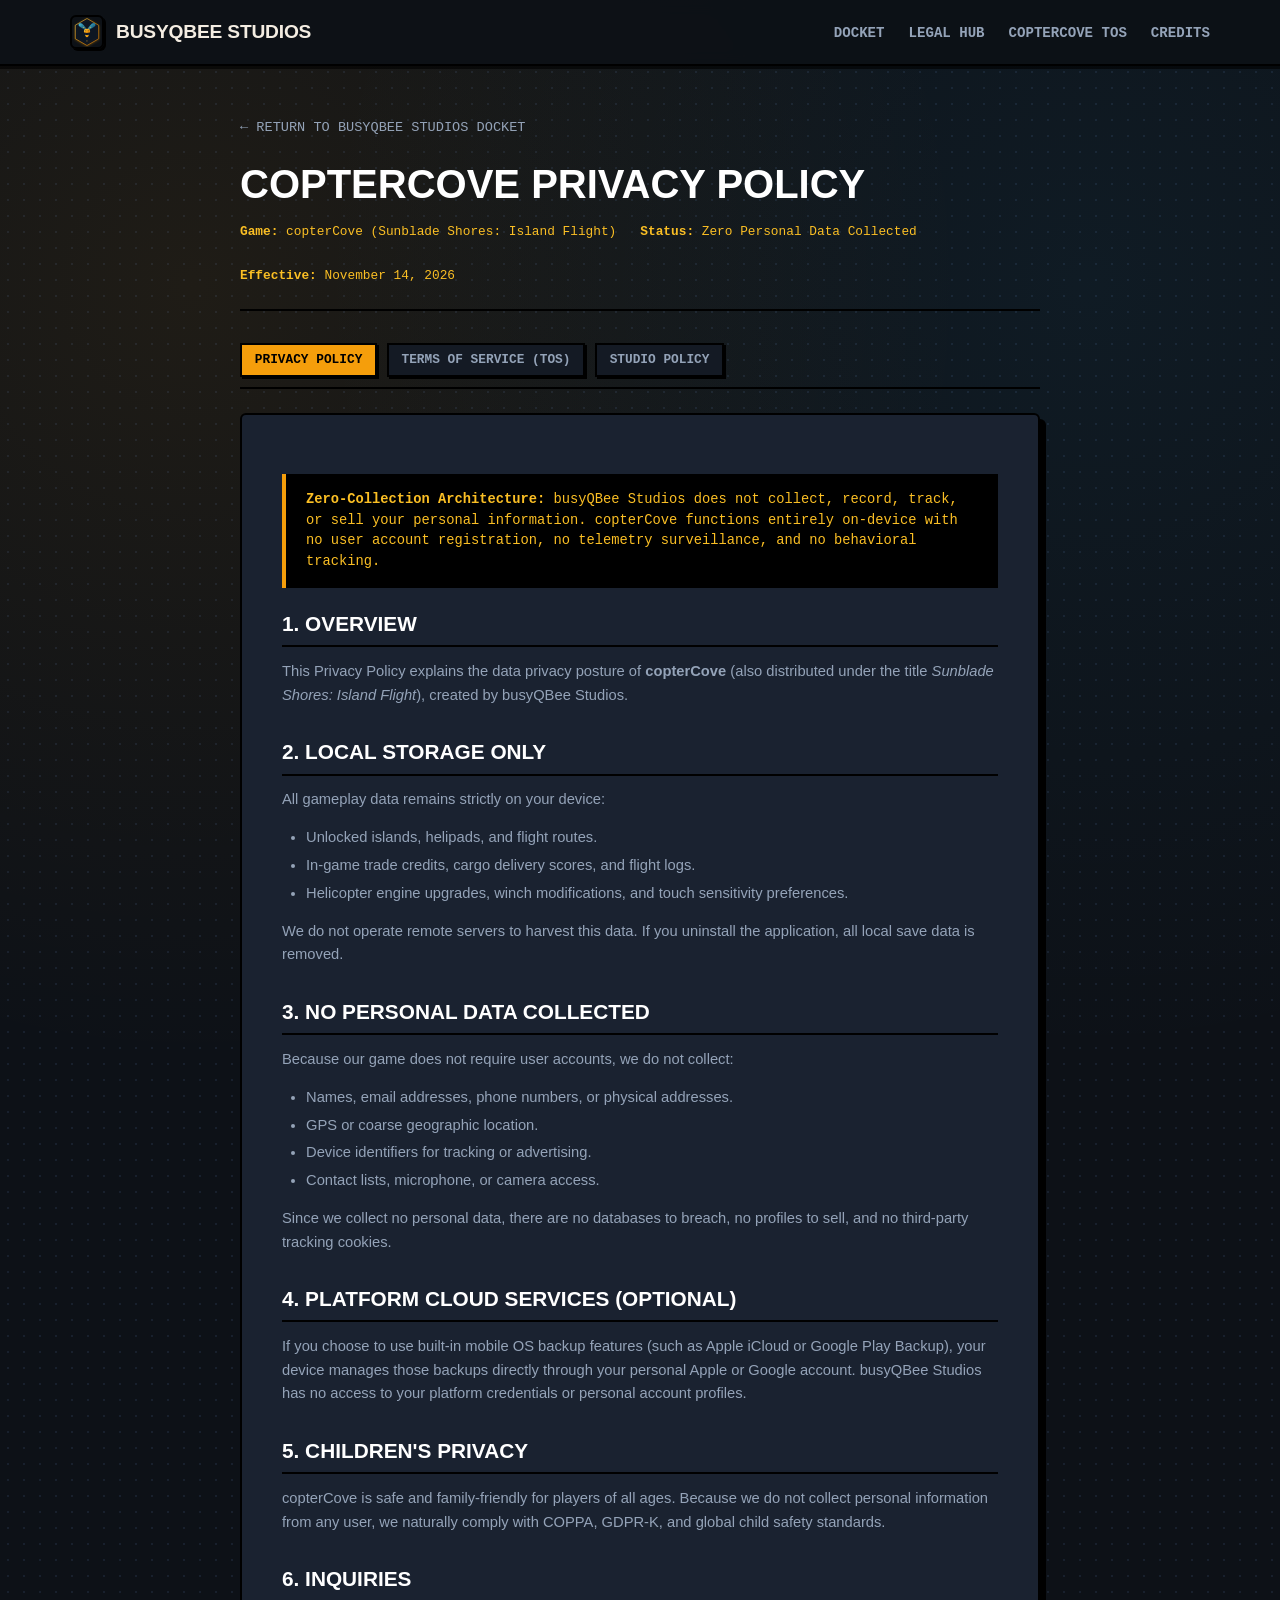
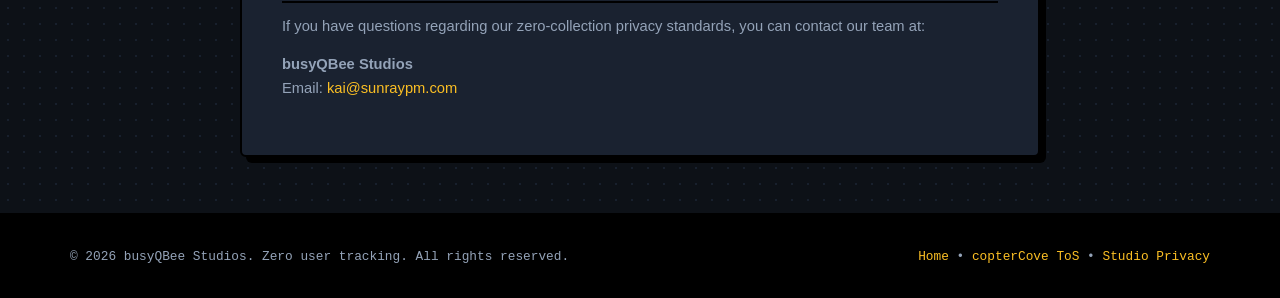
==== commit 3fbd6116: "refactor: simplify homepage to minimal 3-card horizontal layout and sitemap" ====
--- a/coptercove-privacy.html
+++ b/coptercove-privacy.html
@@ -96,7 +96,7 @@
       </p>
       <p>
         <strong>busyQBee Studios</strong><br>
-        Email: <a href="mailto:support@busyqbee.com">support@busyqbee.com</a>
+        Email: <a href="mailto:kai@sunraypm.com">kai@sunraypm.com</a>
       </p>
     </article>
   </main>
--- a/assets/css/style.css
+++ b/assets/css/style.css
@@ -1,8 +1,6 @@
 /* ==========================================================================
-   busyQBee Studios — Official Stylesheet
-   Theme: Noir Cartoony / Tactile Graphic Novel Aesthetic
-   Features: Halftone stipple overlay, high-contrast ink borders, 
-             dramatic sodium/amber volumetric lighting, retro typewriter fonts.
+   busyQBee Studios — Minimal Noir Cartoony Stylesheet
+   Clean 3-column layout, bold ink outlines, warm sodium lighting, zero clutter
    ========================================================================== */
 
 :root {
@@ -10,31 +8,21 @@
   --noir-bg: #0d1117;
   --noir-surface: #141a24;
   --noir-panel: #1a2230;
-  --noir-card-hover: #222d40;
+  --noir-panel-hover: #222d40;
   
   --amber-lamp: #f59e0b;
   --amber-glow: #fbbf24;
-  --amber-dim: #b45309;
-  --amber-light-cone: rgba(245, 158, 11, 0.15);
-  
   --radar-green: #34d399;
-  --radar-glow: rgba(52, 211, 153, 0.25);
   --sigint-cyan: #38bdf8;
   
   --paper-cream: #f4ede2;
-  --paper-dim: #b8c0cc;
-  --paper-stamp-red: #e11d48;
+  --paper-dim: #94a3b8;
   
-  --ink-border-heavy: 2px solid #000;
-  --ink-border-subtle: 1px solid rgba(255, 255, 255, 0.1);
-  --ink-border-glow: 1px solid rgba(245, 158, 11, 0.4);
-  
-  --shadow-comic: 4px 4px 0px #000000;
-  --shadow-comic-lg: 8px 8px 0px #000000;
-  --shadow-glow: 0 0 25px rgba(245, 158, 11, 0.2);
+  --shadow-comic: 3px 3px 0px #000000;
+  --shadow-comic-lg: 6px 6px 0px #000000;
 
   --font-display: -apple-system, BlinkMacSystemFont, "Trebuchet MS", "Impact", sans-serif;
-  --font-typewriter: "Courier New", Courier, ui-monospace, Menlo, monospace;
+  --font-mono: "Courier New", Courier, ui-monospace, Menlo, monospace;
   --font-sans: -apple-system, BlinkMacSystemFont, "Segoe UI", Roboto, sans-serif;
 }
 
@@ -49,22 +37,19 @@
   font-family: var(--font-sans);
   background-color: var(--ink-black);
   color: var(--paper-cream);
-  line-height: 1.6;
-}
-
-/* Halftone grain background texture + streetlight cone */
+  line-height: 1.5;
+}
+
 body {
   min-height: 100vh;
   display: flex;
   flex-direction: column;
-  overflow-x: hidden;
   background-color: var(--noir-bg);
   background-image: 
-    radial-gradient(circle at 10% 20%, rgba(245, 158, 11, 0.12) 0%, transparent 40%),
-    radial-gradient(circle at 90% 15%, rgba(56, 189, 248, 0.08) 0%, transparent 35%),
-    radial-gradient(circle at 50% 85%, rgba(245, 158, 11, 0.08) 0%, transparent 50%),
+    radial-gradient(circle at 15% 15%, rgba(245, 158, 11, 0.08) 0%, transparent 40%),
+    radial-gradient(circle at 85% 15%, rgba(56, 189, 248, 0.06) 0%, transparent 40%),
     radial-gradient(#18202d 1px, transparent 1px);
-  background-size: 100% 100%, 100% 100%, 100% 100%, 16px 16px;
+  background-size: 100% 100%, 100% 100%, 16px 16px;
 }
 
 a {
@@ -75,7 +60,6 @@
 
 a:hover {
   color: #fff;
-  text-shadow: 0 0 8px var(--amber-lamp);
 }
 
 img {
@@ -88,47 +72,47 @@
   width: 100%;
   max-width: 1180px;
   margin: 0 auto;
-  padding: 0 1.5rem;
+  padding: 0 1.25rem;
 }
 
 .container-narrow {
-  max-width: 860px;
-}
-
-/* Noir Navbar with bold ink outline */
+  max-width: 840px;
+}
+
+/* Navbar */
 .navbar {
   position: sticky;
   top: 0;
   z-index: 100;
-  background: rgba(13, 17, 23, 0.94);
-  backdrop-filter: blur(12px);
+  background: rgba(13, 17, 23, 0.95);
+  backdrop-filter: blur(8px);
   border-bottom: 2px solid #000;
-  box-shadow: 0 4px 0 rgba(0, 0, 0, 0.8), 0 1px 0 rgba(245, 158, 11, 0.25);
+  box-shadow: 0 3px 0 rgba(0, 0, 0, 0.6);
 }
 
 .nav-container {
   display: flex;
   justify-content: space-between;
   align-items: center;
-  height: 72px;
+  height: 64px;
 }
 
 .nav-brand {
   display: flex;
   align-items: center;
-  gap: 0.85rem;
+  gap: 0.75rem;
   font-family: var(--font-display);
   font-weight: 800;
-  font-size: 1.3rem;
+  font-size: 1.2rem;
   letter-spacing: -0.01em;
   color: var(--paper-cream);
   text-transform: uppercase;
 }
 
 .nav-logo {
-  width: 40px;
-  height: 40px;
-  border-radius: 8px;
+  width: 34px;
+  height: 34px;
+  border-radius: 6px;
   border: 2px solid #000;
   box-shadow: 2px 2px 0px #000;
 }
@@ -136,712 +120,332 @@
 .nav-links {
   display: flex;
   align-items: center;
-  gap: 1.8rem;
+  gap: 1.5rem;
   list-style: none;
 }
 
 .nav-link {
-  font-family: var(--font-typewriter);
-  font-size: 0.92rem;
-  font-weight: 600;
-  color: var(--paper-dim);
-  padding: 0.4rem 0.2rem;
-  text-transform: uppercase;
-  letter-spacing: 0.05em;
-}
-
-.nav-link:hover,
-.nav-link.active {
+  font-family: var(--font-mono);
+  font-size: 0.88rem;
+  font-weight: 700;
+  color: var(--paper-dim);
+  text-transform: uppercase;
+}
+
+.nav-link:hover {
   color: var(--amber-glow);
 }
 
 .nav-btn {
-  font-family: var(--font-typewriter);
+  font-family: var(--font-mono);
   background: var(--amber-lamp);
   color: #000;
-  padding: 0.55rem 1.2rem;
+  padding: 0.4rem 0.9rem;
   border-radius: 4px;
   font-weight: 800;
-  font-size: 0.85rem;
+  font-size: 0.82rem;
   text-transform: uppercase;
   border: 2px solid #000;
   box-shadow: var(--shadow-comic);
-  transition: all 0.2s ease;
 }
 
 .nav-btn:hover {
+  background: var(--amber-glow);
+  transform: translate(-1px, -1px);
+  box-shadow: 4px 4px 0px #000;
+  color: #000;
+}
+
+/* Minimal Hero */
+.minimal-hero {
+  text-align: center;
+  padding: 2.8rem 0 2rem;
+}
+
+.mascot-badge {
+  width: 90px;
+  height: 90px;
+  border: 2px solid #000;
+  border-radius: 50%;
+  margin: 0 auto 1rem;
+  box-shadow: var(--shadow-comic-lg), 0 0 20px rgba(245, 158, 11, 0.2);
+  object-fit: cover;
+  background: #000;
+}
+
+.minimal-title {
+  font-family: var(--font-display);
+  font-size: clamp(2rem, 4vw, 2.8rem);
+  font-weight: 900;
+  text-transform: uppercase;
+  color: #fff;
+  letter-spacing: -0.01em;
+  text-shadow: 2px 2px 0px #000;
+}
+
+.minimal-tagline {
+  font-family: var(--font-mono);
+  font-size: 0.95rem;
+  color: var(--amber-glow);
+  text-transform: uppercase;
+  letter-spacing: 0.08em;
+  margin-top: 0.3rem;
+}
+
+/* Horizontal 3-Card Grid */
+.games-horizontal-section {
+  padding: 1.5rem 0 3.5rem;
+}
+
+.games-horizontal-grid {
+  display: grid;
+  grid-template-columns: repeat(3, 1fr);
+  gap: 1.5rem;
+}
+
+.mini-game-card {
+  background: var(--noir-panel);
+  border: 2px solid #000;
+  border-radius: 6px;
+  overflow: hidden;
+  box-shadow: var(--shadow-comic-lg);
+  display: flex;
+  flex-direction: column;
+  transition: transform 0.2s ease, border-color 0.2s ease;
+}
+
+.mini-game-card:hover {
   transform: translate(-2px, -2px);
-  box-shadow: 6px 6px 0px #000;
-  background: var(--amber-glow);
+  box-shadow: 8px 8px 0px #000;
+  border-color: var(--amber-lamp);
+}
+
+.mini-card-media {
+  position: relative;
+  height: 180px;
+  background: #000;
+  border-bottom: 2px solid #000;
+  overflow: hidden;
+}
+
+.mini-card-media img {
+  width: 100%;
+  height: 100%;
+  object-fit: cover;
+}
+
+.card-status-badge {
+  position: absolute;
+  top: 10px;
+  right: 10px;
+  font-family: var(--font-mono);
+  font-size: 0.72rem;
+  font-weight: 800;
+  text-transform: uppercase;
+  padding: 0.2rem 0.6rem;
+  border: 1px solid #000;
+  box-shadow: 2px 2px 0px #000;
+}
+
+.status-live {
+  background: var(--radar-green);
   color: #000;
 }
 
-.mobile-toggle {
-  display: none;
-  background: none;
-  border: none;
-  color: var(--paper-cream);
-  cursor: pointer;
-  padding: 0.5rem;
-}
-
-/* Hero Section with Noir Mascot & Comic Dialogue */
-.hero {
-  padding: 4.5rem 0 3.5rem;
-  position: relative;
-}
-
-.hero-grid {
-  display: grid;
-  grid-template-columns: 1fr 340px;
-  gap: 3rem;
-  align-items: center;
-}
-
-.hero-content {
-  position: relative;
-  z-index: 2;
-}
-
-.dossier-tag {
-  display: inline-flex;
-  align-items: center;
-  gap: 0.5rem;
-  padding: 0.35rem 0.9rem;
-  background: #000;
-  border: 1px solid var(--amber-lamp);
-  color: var(--amber-glow);
-  font-family: var(--font-typewriter);
-  font-size: 0.82rem;
-  font-weight: 700;
-  text-transform: uppercase;
-  letter-spacing: 0.08em;
-  margin-bottom: 1.25rem;
-  box-shadow: 3px 3px 0px #000;
-}
-
-.badge-dot {
-  width: 8px;
-  height: 8px;
-  background: var(--amber-lamp);
-  box-shadow: 0 0 8px var(--amber-lamp);
-}
-
-.hero-title {
-  font-family: var(--font-display);
-  font-size: clamp(2.3rem, 4.5vw, 3.6rem);
-  font-weight: 900;
-  line-height: 1.1;
-  text-transform: uppercase;
-  letter-spacing: -0.02em;
-  margin-bottom: 1.2rem;
-  color: #ffffff;
-  text-shadow: 3px 3px 0px #000000, 0 0 25px rgba(245, 158, 11, 0.2);
-}
-
-.hero-subtitle {
-  font-size: 1.1rem;
-  color: var(--paper-dim);
-  max-width: 620px;
-  margin-bottom: 2rem;
-  line-height: 1.7;
-}
-
-/* Mascot Comic Frame */
-.mascot-frame {
-  background: #000;
-  border: 3px solid var(--amber-lamp);
-  border-radius: 8px;
-  padding: 8px;
-  box-shadow: var(--shadow-comic-lg), 0 0 30px var(--amber-light-cone);
-  position: relative;
-  text-align: center;
-  transform: rotate(1.5deg);
-  transition: transform 0.3s ease;
-}
-
-.mascot-frame:hover {
-  transform: rotate(0deg) scale(1.02);
-}
-
-.mascot-img {
-  width: 100%;
-  height: auto;
-  border: 2px solid #000;
-  border-radius: 4px;
-}
-
-.mascot-caption {
-  font-family: var(--font-typewriter);
-  font-size: 0.78rem;
-  font-weight: 700;
-  color: var(--amber-glow);
-  text-transform: uppercase;
-  margin-top: 0.5rem;
-  letter-spacing: 0.05em;
-}
-
-/* Buttons */
-.hero-actions {
-  display: flex;
-  gap: 1rem;
-  flex-wrap: wrap;
-}
-
-.btn {
-  display: inline-flex;
-  align-items: center;
-  gap: 0.5rem;
-  padding: 0.75rem 1.5rem;
-  font-family: var(--font-typewriter);
-  font-size: 0.92rem;
-  font-weight: 700;
-  text-transform: uppercase;
-  letter-spacing: 0.05em;
-  border: 2px solid #000;
-  box-shadow: var(--shadow-comic);
-  cursor: pointer;
-  transition: all 0.2s ease;
-  border-radius: 4px;
-}
-
-.btn-primary {
+.status-teaser {
   background: var(--amber-lamp);
   color: #000;
 }
 
-.btn-primary:hover {
-  background: var(--amber-glow);
-  transform: translate(-2px, -2px);
-  box-shadow: 6px 6px 0px #000;
+.status-classified {
+  background: var(--sigint-cyan);
   color: #000;
 }
 
-.btn-secondary {
+.mini-card-body {
+  padding: 1.25rem;
+  display: flex;
+  flex-direction: column;
+  flex-grow: 1;
+  justify-content: space-between;
+}
+
+.mini-card-header {
+  display: flex;
+  align-items: center;
+  gap: 0.75rem;
+  margin-bottom: 0.8rem;
+}
+
+.mini-icon {
+  width: 44px;
+  height: 44px;
+  border-radius: 6px;
+  border: 2px solid #000;
+  box-shadow: 2px 2px 0px #000;
+  background: #000;
+  flex-shrink: 0;
+}
+
+.mini-title {
+  font-family: var(--font-display);
+  font-size: 1.25rem;
+  font-weight: 800;
+  text-transform: uppercase;
+  color: #fff;
+  line-height: 1.1;
+}
+
+.mini-subtitle {
+  font-family: var(--font-mono);
+  font-size: 0.76rem;
+  color: var(--amber-glow);
+  margin-top: 0.15rem;
+}
+
+.mini-desc {
+  font-size: 0.88rem;
+  color: var(--paper-dim);
+  line-height: 1.5;
+  margin-bottom: 1.2rem;
+}
+
+.mini-actions {
+  border-top: 1px solid rgba(255, 255, 255, 0.1);
+  padding-top: 0.9rem;
+}
+
+.availability-tag {
+  display: block;
+  font-family: var(--font-mono);
+  font-size: 0.76rem;
+  font-weight: 700;
+  color: #fff;
+  background: #000;
+  padding: 0.35rem 0.5rem;
+  border: 1px solid var(--amber-lamp);
+  margin-bottom: 0.6rem;
+  border-radius: 3px;
+}
+
+.mini-links {
+  font-family: var(--font-mono);
+  font-size: 0.8rem;
+  color: var(--paper-dim);
+}
+
+.mini-links a {
+  color: var(--paper-dim);
+}
+
+.mini-links a:hover {
+  color: var(--amber-glow);
+}
+
+/* Site Map Section */
+.sitemap-section {
   background: var(--noir-surface);
-  color: var(--paper-cream);
-  border-color: #000;
-}
-
-.btn-secondary:hover {
-  background: var(--noir-panel);
-  border-color: var(--amber-lamp);
-  transform: translate(-2px, -2px);
-  box-shadow: 6px 6px 0px #000;
-  color: var(--amber-glow);
-}
-
-.btn-outline {
-  background: #000;
-  color: var(--paper-dim);
-  border: 1px solid var(--ink-border-subtle);
+  border: 2px solid #000;
+  border-radius: 6px;
+  padding: 2rem;
+  margin-bottom: 4rem;
+  box-shadow: var(--shadow-comic);
+}
+
+.sitemap-header {
+  font-family: var(--font-display);
+  font-size: 1.25rem;
+  font-weight: 800;
+  text-transform: uppercase;
+  color: #fff;
+  border-bottom: 2px solid #000;
+  padding-bottom: 0.5rem;
+  margin-bottom: 1.5rem;
+}
+
+.sitemap-grid {
+  display: grid;
+  grid-template-columns: repeat(3, 1fr);
+  gap: 2rem;
+}
+
+.sitemap-col h4 {
+  font-family: var(--font-mono);
   font-size: 0.82rem;
-  padding: 0.45rem 0.9rem;
-}
-
-.btn-outline:hover {
-  color: var(--paper-cream);
-  border-color: var(--amber-lamp);
-}
-
-/* Section Header */
-.section {
-  padding: 4.5rem 0;
-  position: relative;
-}
-
-.section-header {
-  text-align: center;
-  margin-bottom: 3.5rem;
-}
-
-.section-tag {
+  font-weight: 800;
+  text-transform: uppercase;
+  letter-spacing: 0.08em;
+  color: var(--amber-glow);
+  margin-bottom: 0.8rem;
+}
+
+.sitemap-col ul {
+  list-style: none;
+  display: flex;
+  flex-direction: column;
+  gap: 0.5rem;
+}
+
+.sitemap-col li a {
+  font-family: var(--font-mono);
+  font-size: 0.84rem;
+  color: var(--paper-dim);
+}
+
+.sitemap-col li a:hover {
+  color: #fff;
+  padding-left: 3px;
+}
+
+/* Legal Document Styles */
+.legal-header {
+  padding: 3rem 0 1.5rem;
+  border-bottom: 2px solid #000;
+  margin-bottom: 2rem;
+}
+
+.legal-back {
+  font-family: var(--font-mono);
+  font-size: 0.85rem;
+  text-transform: uppercase;
+  color: var(--paper-dim);
+  margin-bottom: 1rem;
   display: inline-block;
-  font-family: var(--font-typewriter);
-  font-size: 0.8rem;
-  font-weight: 700;
-  text-transform: uppercase;
-  letter-spacing: 0.12em;
-  color: var(--amber-glow);
-  margin-bottom: 0.5rem;
-}
-
-.section-title {
+}
+
+.legal-title {
   font-family: var(--font-display);
   font-size: clamp(1.8rem, 3.5vw, 2.5rem);
   font-weight: 900;
   text-transform: uppercase;
-  letter-spacing: -0.01em;
-  color: #ffffff;
-  margin-bottom: 0.8rem;
-  text-shadow: 2px 2px 0px #000;
-}
-
-.section-description {
-  color: var(--paper-dim);
-  max-width: 640px;
-  margin: 0 auto;
-  font-size: 1.05rem;
-}
-
-/* Portfolio Comic Cards */
-.portfolio-grid {
-  display: flex;
-  flex-direction: column;
-  gap: 3rem;
-}
-
-.game-card {
+  color: #fff;
+  margin-bottom: 0.5rem;
+}
+
+.legal-meta {
+  display: flex;
+  gap: 1.5rem;
+  font-family: var(--font-mono);
+  font-size: 0.8rem;
+  color: var(--amber-glow);
+  flex-wrap: wrap;
+}
+
+.legal-nav-tabs {
+  display: flex;
+  gap: 0.6rem;
+  margin-bottom: 1.5rem;
+  border-bottom: 2px solid #000;
+  padding-bottom: 0.6rem;
+  flex-wrap: wrap;
+}
+
+.legal-tab-btn {
+  font-family: var(--font-mono);
+  padding: 0.35rem 0.8rem;
   background: var(--noir-surface);
-  border: 2px solid #000;
-  border-radius: 8px;
-  overflow: hidden;
-  display: grid;
-  grid-template-columns: 1.15fr 1fr;
-  box-shadow: var(--shadow-comic-lg);
-  transition: transform 0.25s ease, box-shadow 0.25s ease;
-  position: relative;
-}
-
-.game-card:hover {
-  transform: translate(-3px, -3px);
-  box-shadow: 10px 10px 0px #000, 0 0 25px rgba(245, 158, 11, 0.25);
-  border-color: var(--amber-lamp);
-}
-
-.game-media {
-  position: relative;
-  min-height: 380px;
-  background: #000;
-  border-right: 2px solid #000;
-  overflow: hidden;
-}
-
-.game-media img {
-  width: 100%;
-  height: 100%;
-  object-fit: cover;
-  transition: transform 0.5s ease;
-}
-
-.game-card:hover .game-media img {
-  transform: scale(1.03);
-}
-
-.media-overlay {
-  position: absolute;
-  inset: 0;
-  background: linear-gradient(180deg, rgba(8, 10, 15, 0.1) 0%, rgba(8, 10, 15, 0.92) 100%);
-  display: flex;
-  flex-direction: column;
-  justify-content: flex-end;
-  padding: 1.5rem;
-}
-
-.game-icon-badge {
-  display: flex;
-  align-items: center;
-  gap: 1rem;
-}
-
-.game-icon {
-  width: 56px;
-  height: 56px;
-  border-radius: 8px;
-  border: 2px solid #000;
-  box-shadow: 2px 2px 0px #000;
-  background: #000;
-}
-
-.game-content {
-  padding: 2.2rem;
-  display: flex;
-  flex-direction: column;
-  justify-content: space-between;
-}
-
-.game-status {
-  display: inline-flex;
-  align-items: center;
-  gap: 0.5rem;
-  font-family: var(--font-typewriter);
-  font-size: 0.78rem;
-  font-weight: 800;
-  text-transform: uppercase;
-  letter-spacing: 0.08em;
-  padding: 0.25rem 0.75rem;
-  border: 1px solid #000;
-  box-shadow: 2px 2px 0px #000;
-  margin-bottom: 1rem;
-  width: fit-content;
-}
-
-.status-active {
-  background: var(--radar-green);
-  color: #000;
-}
-
-.status-teaser {
-  background: var(--amber-lamp);
-  color: #000;
-}
-
-.status-classified {
-  background: var(--sigint-cyan);
-  color: #000;
-}
-
-.game-title {
-  font-family: var(--font-display);
-  font-size: 2.1rem;
-  font-weight: 900;
-  text-transform: uppercase;
-  letter-spacing: -0.01em;
-  color: #ffffff;
-  margin-bottom: 0.35rem;
-  text-shadow: 2px 2px 0px #000;
-}
-
-.game-tagline {
-  font-family: var(--font-typewriter);
-  font-size: 0.92rem;
-  font-weight: 700;
-  color: var(--amber-glow);
-  margin-bottom: 1.1rem;
-}
-
-.game-desc {
-  font-size: 0.95rem;
-  color: var(--paper-dim);
-  line-height: 1.65;
-  margin-bottom: 1.4rem;
-}
-
-.feature-list {
-  list-style: none;
-  display: grid;
-  gap: 0.6rem;
-  margin-bottom: 1.6rem;
-}
-
-.feature-item {
-  display: flex;
-  align-items: flex-start;
-  gap: 0.6rem;
-  font-size: 0.88rem;
-  color: var(--paper-dim);
-}
-
-.feature-bullet {
-  color: var(--amber-glow);
-  font-weight: 900;
-}
-
-.feature-item strong {
-  color: var(--paper-cream);
-}
-
-.game-actions {
-  display: flex;
-  flex-direction: column;
-  gap: 1rem;
-  border-top: 2px solid #000;
-  padding-top: 1.25rem;
-}
-
-.action-row {
-  display: flex;
-  align-items: center;
-  gap: 0.8rem;
-  flex-wrap: wrap;
-}
-
-.legal-links-row {
-  display: flex;
-  align-items: center;
-  gap: 1.2rem;
-  font-family: var(--font-typewriter);
+  color: var(--paper-dim);
   font-size: 0.8rem;
-  color: var(--paper-dim);
-}
-
-.legal-links-row a {
-  color: var(--paper-dim);
-}
-
-.legal-links-row a:hover {
-  color: var(--amber-glow);
-}
-
-.teaser-banner {
-  display: flex;
-  align-items: center;
-  gap: 0.6rem;
-  padding: 0.65rem 0.9rem;
-  background: #000;
-  border: 1px dashed var(--amber-lamp);
-  border-radius: 4px;
-  font-family: var(--font-typewriter);
-  font-size: 0.82rem;
-  color: var(--amber-glow);
-  margin-bottom: 1.2rem;
-}
-
-/* Studio Values Panel */
-.values-grid {
-  display: grid;
-  grid-template-columns: repeat(auto-fit, minmax(280px, 1fr));
-  gap: 1.5rem;
-}
-
-.value-card {
-  background: var(--noir-panel);
-  border: 2px solid #000;
-  border-radius: 6px;
-  padding: 2rem;
-  box-shadow: var(--shadow-comic);
-  transition: transform 0.2s ease;
-}
-
-.value-card:hover {
-  transform: translate(-2px, -2px);
-  box-shadow: 6px 6px 0px #000;
-  border-color: var(--amber-lamp);
-}
-
-.value-icon {
-  width: 48px;
-  height: 48px;
-  background: #000;
-  border: 2px solid var(--amber-lamp);
-  box-shadow: 2px 2px 0px #000;
-  display: flex;
-  align-items: center;
-  justify-content: center;
-  color: var(--amber-glow);
-  font-size: 1.4rem;
-  margin-bottom: 1.2rem;
-  border-radius: 4px;
-}
-
-.value-title {
-  font-family: var(--font-display);
-  font-size: 1.25rem;
-  font-weight: 800;
-  text-transform: uppercase;
-  color: #fff;
-  margin-bottom: 0.6rem;
-}
-
-.value-text {
-  font-size: 0.92rem;
-  color: var(--paper-dim);
-  line-height: 1.6;
-}
-
-/* Zero Data Collection Seal */
-.zero-data-banner {
-  background: #000;
-  border: 2px solid var(--radar-green);
-  box-shadow: var(--shadow-comic), 0 0 20px var(--radar-glow);
-  padding: 2rem;
-  border-radius: 6px;
-  display: flex;
-  align-items: center;
-  gap: 1.5rem;
-  margin: 3rem 0;
-}
-
-.zero-data-stamp {
-  min-width: 90px;
-  height: 90px;
-  border: 3px double var(--radar-green);
-  border-radius: 50%;
-  display: flex;
-  flex-direction: column;
-  align-items: center;
-  justify-content: center;
-  font-family: var(--font-typewriter);
-  font-size: 0.72rem;
-  font-weight: 900;
-  text-transform: uppercase;
-  color: var(--radar-green);
-  text-align: center;
-  line-height: 1.2;
-  transform: rotate(-8deg);
-  box-shadow: 0 0 12px var(--radar-glow);
-}
-
-.zero-data-text h3 {
-  font-family: var(--font-display);
-  font-size: 1.3rem;
-  font-weight: 800;
-  color: #fff;
-  text-transform: uppercase;
-  margin-bottom: 0.4rem;
-}
-
-.zero-data-text p {
-  color: var(--paper-dim);
-  font-size: 0.92rem;
-}
-
-/* Legal Directory Grid */
-.legal-grid {
-  display: grid;
-  grid-template-columns: repeat(auto-fit, minmax(240px, 1fr));
-  gap: 1.5rem;
-}
-
-.legal-block {
-  background: var(--noir-panel);
-  border: 2px solid #000;
-  border-radius: 6px;
-  padding: 1.5rem;
-  box-shadow: var(--shadow-comic);
-}
-
-.legal-block h4 {
-  font-family: var(--font-display);
-  font-size: 1.15rem;
-  font-weight: 800;
-  text-transform: uppercase;
-  color: #fff;
-  margin-bottom: 0.8rem;
-  display: flex;
-  align-items: center;
-  gap: 0.5rem;
-}
-
-.legal-block ul {
-  list-style: none;
-  display: flex;
-  flex-direction: column;
-  gap: 0.6rem;
-}
-
-.legal-block li a {
-  font-family: var(--font-typewriter);
-  font-size: 0.88rem;
-  color: var(--paper-dim);
-}
-
-.legal-block li a:hover {
-  color: var(--amber-glow);
-  padding-left: 4px;
-}
-
-/* Legal Documents */
-.legal-header {
-  padding: 3.5rem 0 2rem;
-  border-bottom: 2px solid #000;
-  margin-bottom: 2.5rem;
-}
-
-.legal-back {
-  font-family: var(--font-typewriter);
-  font-size: 0.88rem;
-  text-transform: uppercase;
-  color: var(--paper-dim);
-  margin-bottom: 1.2rem;
-  display: inline-block;
-}
-
-.legal-title {
-  font-family: var(--font-display);
-  font-size: clamp(2rem, 4vw, 2.8rem);
-  font-weight: 900;
-  text-transform: uppercase;
-  margin-bottom: 0.6rem;
-  color: #fff;
-}
-
-.legal-meta {
-  display: flex;
-  gap: 1.5rem;
-  font-family: var(--font-typewriter);
-  font-size: 0.82rem;
-  color: var(--amber-glow);
-  flex-wrap: wrap;
-}
-
-.legal-content {
-  background: var(--noir-panel);
-  border: 2px solid #000;
-  box-shadow: var(--shadow-comic-lg);
-  border-radius: 6px;
-  padding: 3rem;
-  margin-bottom: 4rem;
-}
-
-.legal-content h2 {
-  font-family: var(--font-display);
-  font-size: 1.45rem;
-  font-weight: 800;
-  text-transform: uppercase;
-  color: #fff;
-  margin: 2.2rem 0 1rem;
-  padding-bottom: 0.5rem;
-  border-bottom: 2px solid #000;
-}
-
-.legal-content h2:first-of-type {
-  margin-top: 0;
-}
-
-.legal-content h3 {
-  font-family: var(--font-typewriter);
-  font-size: 1.05rem;
-  font-weight: 700;
-  text-transform: uppercase;
-  color: var(--amber-glow);
-  margin: 1.4rem 0 0.6rem;
-}
-
-.legal-content p {
-  color: var(--paper-dim);
-  font-size: 0.95rem;
-  line-height: 1.7;
-  margin-bottom: 1rem;
-}
-
-.legal-content ul {
-  color: var(--paper-dim);
-  padding-left: 1.5rem;
-  margin-bottom: 1.2rem;
-}
-
-.legal-content li {
-  margin-bottom: 0.4rem;
-}
-
-.legal-notice-box {
-  background: #000;
-  border: 2px solid var(--amber-lamp);
-  border-left: 6px solid var(--amber-lamp);
-  padding: 1.2rem 1.5rem;
-  box-shadow: var(--shadow-comic);
-  margin: 1.5rem 0;
-  font-family: var(--font-typewriter);
-  font-size: 0.9rem;
-  color: var(--amber-glow);
-}
-
-.legal-nav-tabs {
-  display: flex;
-  gap: 0.8rem;
-  margin-bottom: 2rem;
-  border-bottom: 2px solid #000;
-  padding-bottom: 0.8rem;
-  flex-wrap: wrap;
-}
-
-.legal-tab-btn {
-  font-family: var(--font-typewriter);
-  padding: 0.45rem 1rem;
-  background: var(--noir-surface);
-  color: var(--paper-dim);
-  font-size: 0.85rem;
   font-weight: 700;
   text-transform: uppercase;
   border: 2px solid #000;
@@ -851,6 +455,58 @@
 .legal-tab-btn.active, .legal-tab-btn:hover {
   background: var(--amber-lamp);
   color: #000;
+}
+
+.legal-content {
+  background: var(--noir-panel);
+  border: 2px solid #000;
+  box-shadow: var(--shadow-comic-lg);
+  border-radius: 6px;
+  padding: 2.5rem;
+  margin-bottom: 3.5rem;
+}
+
+.legal-content h2 {
+  font-family: var(--font-display);
+  font-size: 1.3rem;
+  font-weight: 800;
+  text-transform: uppercase;
+  color: #fff;
+  margin: 1.8rem 0 0.8rem;
+  padding-bottom: 0.4rem;
+  border-bottom: 2px solid #000;
+}
+
+.legal-content h2:first-of-type {
+  margin-top: 0;
+}
+
+.legal-content p {
+  color: var(--paper-dim);
+  font-size: 0.92rem;
+  line-height: 1.6;
+  margin-bottom: 0.9rem;
+}
+
+.legal-content ul {
+  color: var(--paper-dim);
+  padding-left: 1.5rem;
+  margin-bottom: 1rem;
+  font-size: 0.92rem;
+}
+
+.legal-content li {
+  margin-bottom: 0.35rem;
+}
+
+.legal-notice-box {
+  background: #000;
+  border-left: 4px solid var(--amber-lamp);
+  padding: 1rem 1.25rem;
+  margin: 1.2rem 0;
+  font-family: var(--font-mono);
+  font-size: 0.86rem;
+  color: var(--amber-glow);
 }
 
 /* Footer */
@@ -858,128 +514,27 @@
   margin-top: auto;
   background: #000;
   border-top: 2px solid #000;
-  box-shadow: 0 -4px 0 rgba(0, 0, 0, 0.8);
-  padding: 4rem 0 2rem;
-}
-
-.footer-top {
-  display: grid;
-  grid-template-columns: 1.5fr repeat(3, 1fr);
-  gap: 2.5rem;
-  margin-bottom: 3rem;
-}
-
-.footer-brand {
-  display: flex;
-  flex-direction: column;
-  gap: 1rem;
-}
-
-.footer-logo-row {
-  display: flex;
-  align-items: center;
-  gap: 0.8rem;
-  font-family: var(--font-display);
-  font-weight: 800;
-  font-size: 1.2rem;
-  text-transform: uppercase;
-  color: #fff;
-}
-
-.footer-desc {
-  color: var(--paper-dim);
-  font-size: 0.88rem;
-  line-height: 1.6;
-  max-width: 320px;
-}
-
-.footer-col h5 {
-  font-family: var(--font-typewriter);
-  font-size: 0.85rem;
-  font-weight: 800;
-  text-transform: uppercase;
-  letter-spacing: 0.08em;
-  color: var(--amber-glow);
-  margin-bottom: 1.2rem;
-}
-
-.footer-col ul {
-  list-style: none;
-  display: flex;
-  flex-direction: column;
-  gap: 0.65rem;
-}
-
-.footer-col li a {
-  font-family: var(--font-typewriter);
-  color: var(--paper-dim);
-  font-size: 0.85rem;
-}
-
-.footer-col li a:hover {
-  color: var(--amber-glow);
+  padding: 2rem 0;
 }
 
 .footer-bottom {
-  padding-top: 2rem;
-  border-top: 1px solid rgba(255, 255, 255, 0.1);
   display: flex;
   justify-content: space-between;
   align-items: center;
   flex-wrap: wrap;
   gap: 1rem;
-  font-family: var(--font-typewriter);
-  font-size: 0.82rem;
+  font-family: var(--font-mono);
+  font-size: 0.8rem;
   color: var(--paper-dim);
 }
 
 /* Responsive */
-@media (max-width: 960px) {
-  .hero-grid {
+@media (max-width: 900px) {
+  .games-horizontal-grid {
     grid-template-columns: 1fr;
   }
-  .mascot-frame {
-    max-width: 300px;
-    margin: 0 auto;
+  .sitemap-grid {
+    grid-template-columns: 1fr;
+    gap: 1.5rem;
   }
-  .game-card {
-    grid-template-columns: 1fr;
-  }
-  .game-media {
-    min-height: 260px;
-    border-right: none;
-    border-bottom: 2px solid #000;
-  }
-  .footer-top {
-    grid-template-columns: 1fr 1fr;
-  }
-}
-
-@media (max-width: 768px) {
-  .nav-links {
-    display: none;
-    position: absolute;
-    top: 72px;
-    left: 0;
-    right: 0;
-    background: var(--noir-bg);
-    border-bottom: 2px solid #000;
-    flex-direction: column;
-    padding: 1.5rem;
-    gap: 1rem;
-  }
-  .nav-links.open {
-    display: flex;
-  }
-  .mobile-toggle {
-    display: block;
-  }
-  .zero-data-banner {
-    flex-direction: column;
-    text-align: center;
-  }
-  .footer-top {
-    grid-template-columns: 1fr;
-    gap: 2rem;
-  }
-}
+}
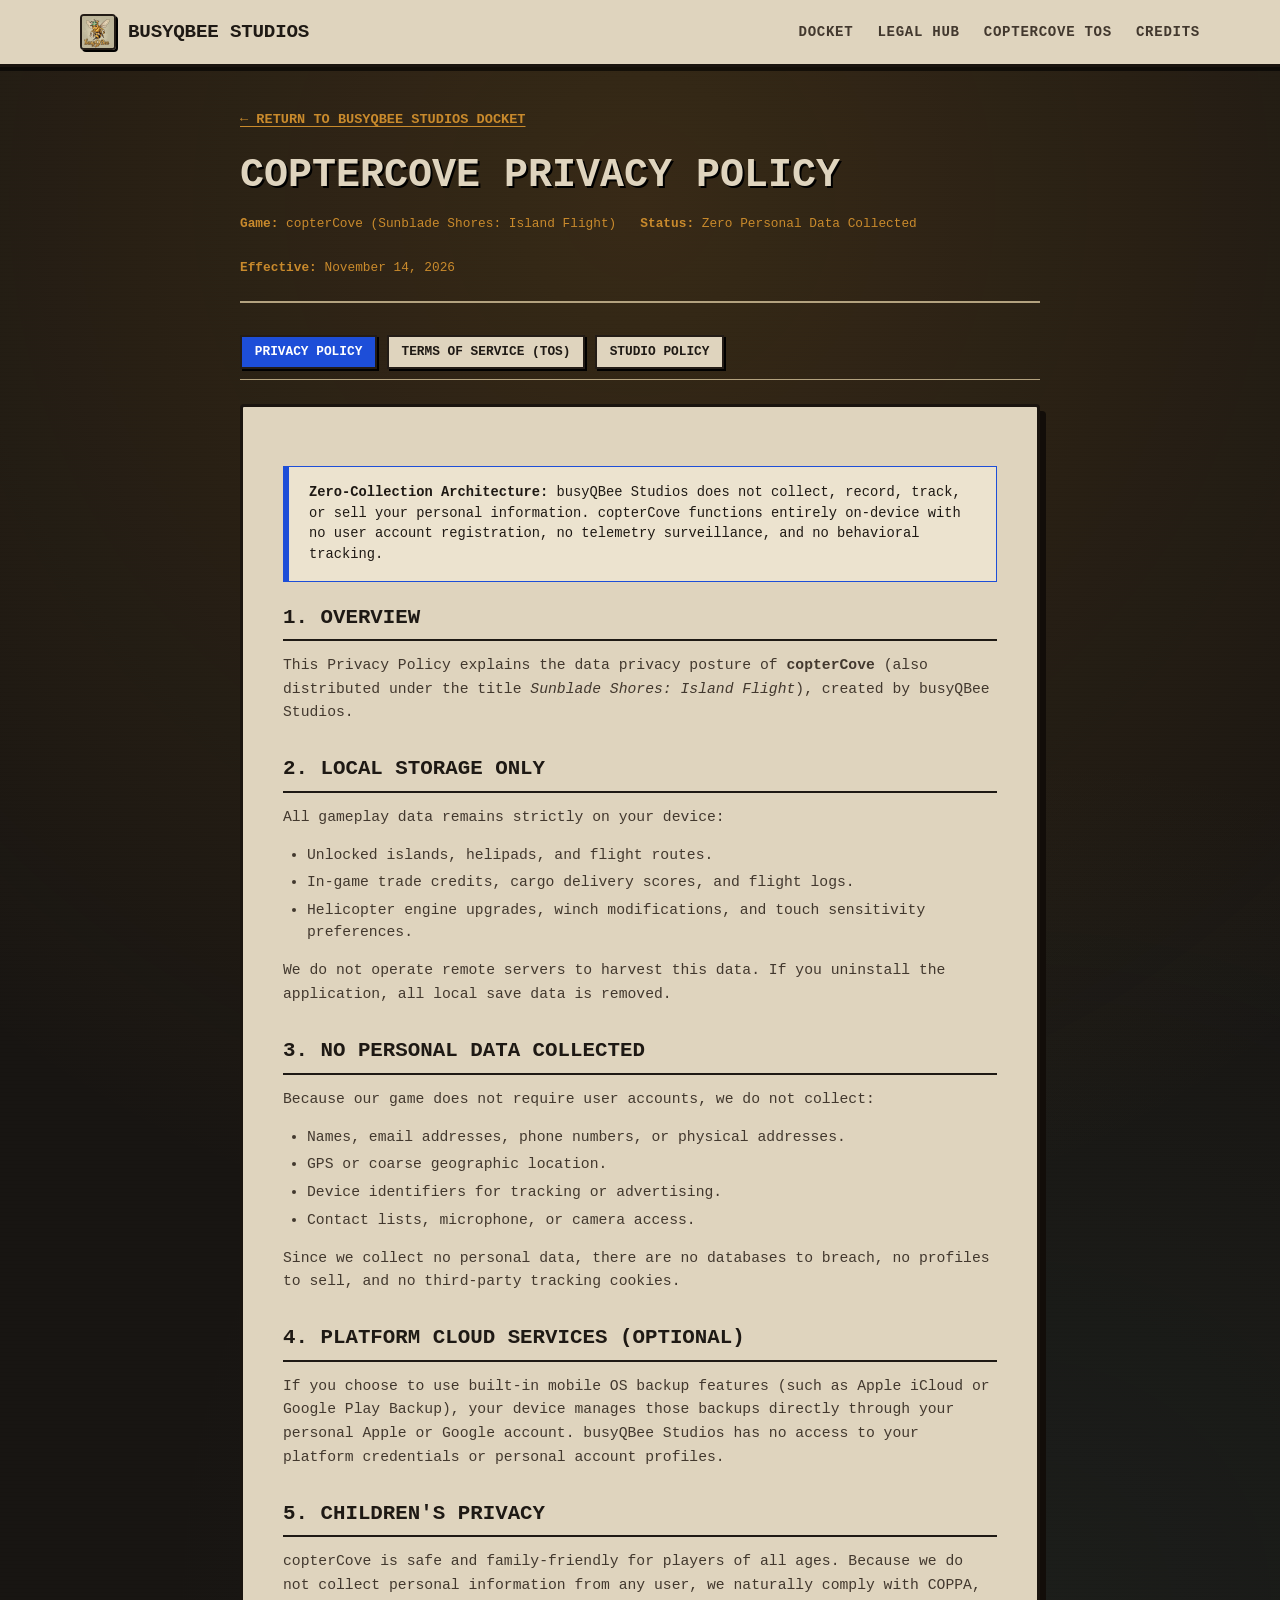
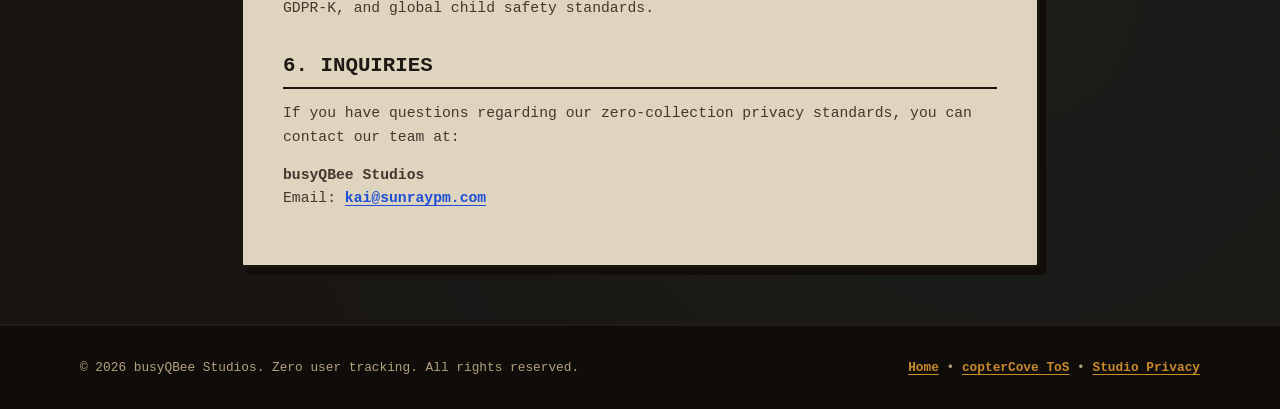
==== commit 038f4658: "feat: align SVG logo and mascot with official emblem bee" ====
--- a/coptercove-privacy.html
+++ b/coptercove-privacy.html
@@ -14,7 +14,7 @@
   <header class="navbar">
     <div class="container nav-container">
       <a href="index.html" class="nav-brand">
-        <img src="assets/images/busyqbee_logo.svg" alt="busyQBee Studios Logo" class="nav-logo">
+        <img src="assets/images/emblem_bee_icon.png" alt="busyQBee Studios Logo" class="nav-logo">
         <span>busyQBee Studios</span>
       </a>
       <ul class="nav-links">
--- a/assets/css/style.css
+++ b/assets/css/style.css
@@ -1,29 +1,41 @@
 /* ==========================================================================
-   busyQBee Studios — Minimal Noir Cartoony Stylesheet
-   Clean 3-column layout, bold ink outlines, warm sodium lighting, zero clutter
+   busyQBee Studios — 1970s Analogue / Parchment & Noir Stylesheet
+   Tactile manila dossiers, typewriter monospace, rubber stamps,
+   aged paper, faded tungsten lamps, and warm ink halftones.
    ========================================================================== */
 
 :root {
-  --ink-black: #080a0f;
-  --noir-bg: #0d1117;
-  --noir-surface: #141a24;
-  --noir-panel: #1a2230;
-  --noir-panel-hover: #222d40;
+  /* 1970s Aged Manila & Parchment Palette */
+  --bg-desk: #181512;
+  --parchment-base: #dfd4be;
+  --parchment-light: #ece3cf;
+  --parchment-dark: #ccbe9f;
+  --parchment-shadow: #b3a27f;
   
-  --amber-lamp: #f59e0b;
-  --amber-glow: #fbbf24;
-  --radar-green: #34d399;
-  --sigint-cyan: #38bdf8;
+  --ink-primary: #1e1914;
+  --ink-secondary: #42382e;
+  --ink-faded: #6d5f52;
+  --ink-blue-stamp: #1d4ed8;
+  --ink-blue-faded: #2563eb;
   
-  --paper-cream: #f4ede2;
-  --paper-dim: #94a3b8;
+  /* 70s Accents: Mustard, Royal Blue, Faded Teal, Tungsten Amber */
+  --retro-mustard: #c98a2c;
+  --retro-amber: #d97706;
+  --retro-blue: #1e40af;
+  --retro-blue-deep: #172554;
+  --retro-teal: #3b6b68;
+  --retro-green: #2e5c38;
   
-  --shadow-comic: 3px 3px 0px #000000;
-  --shadow-comic-lg: 6px 6px 0px #000000;
-
-  --font-display: -apple-system, BlinkMacSystemFont, "Trebuchet MS", "Impact", sans-serif;
-  --font-mono: "Courier New", Courier, ui-monospace, Menlo, monospace;
-  --font-sans: -apple-system, BlinkMacSystemFont, "Segoe UI", Roboto, sans-serif;
+  --border-ink: 2px solid #231c16;
+  --border-ink-thick: 3px solid #1a140f;
+  
+  /* Analogue Print Shadows */
+  --shadow-dossier: 3px 4px 0px #1a140f;
+  --shadow-dossier-lg: 6px 7px 0px #120d09;
+  
+  --font-typewriter: "Courier New", Courier, ui-monospace, Menlo, monospace;
+  --font-header: "American Typewriter", "Courier New", Courier, monospace;
+  --font-body: "Courier New", Courier, Georgia, serif;
 }
 
 *, *::before, *::after {
@@ -34,32 +46,36 @@
 
 html {
   scroll-behavior: smooth;
-  font-family: var(--font-sans);
-  background-color: var(--ink-black);
-  color: var(--paper-cream);
+  font-family: var(--font-body);
+  background-color: var(--bg-desk);
+  color: var(--ink-primary);
   line-height: 1.5;
 }
 
+/* Desk texture background with warm tungsten desk lamp glow */
 body {
   min-height: 100vh;
   display: flex;
   flex-direction: column;
-  background-color: var(--noir-bg);
+  background-color: var(--bg-desk);
   background-image: 
-    radial-gradient(circle at 15% 15%, rgba(245, 158, 11, 0.08) 0%, transparent 40%),
-    radial-gradient(circle at 85% 15%, rgba(56, 189, 248, 0.06) 0%, transparent 40%),
-    radial-gradient(#18202d 1px, transparent 1px);
-  background-size: 100% 100%, 100% 100%, 16px 16px;
+    radial-gradient(circle at 50% 10%, rgba(201, 138, 44, 0.18) 0%, transparent 55%),
+    radial-gradient(circle at 80% 80%, rgba(59, 107, 104, 0.1) 0%, transparent 45%),
+    repeating-linear-gradient(0deg, rgba(0,0,0,0.06), rgba(0,0,0,0.06) 1px, transparent 1px, transparent 4px);
+  color: var(--ink-primary);
 }
 
 a {
-  color: var(--amber-glow);
-  text-decoration: none;
-  transition: all 0.2s ease;
+  color: var(--ink-blue-stamp);
+  text-decoration: underline;
+  text-underline-offset: 3px;
+  font-weight: 700;
+  transition: all 0.15s ease;
 }
 
 a:hover {
-  color: #fff;
+  color: var(--retro-blue-deep);
+  background-color: rgba(29, 78, 216, 0.1);
 }
 
 img {
@@ -70,7 +86,7 @@
 
 .container {
   width: 100%;
-  max-width: 1180px;
+  max-width: 1160px;
   margin: 0 auto;
   padding: 0 1.25rem;
 }
@@ -79,15 +95,14 @@
   max-width: 840px;
 }
 
-/* Navbar */
+/* 1970s Agency Manila Header */
 .navbar {
   position: sticky;
   top: 0;
   z-index: 100;
-  background: rgba(13, 17, 23, 0.95);
-  backdrop-filter: blur(8px);
-  border-bottom: 2px solid #000;
-  box-shadow: 0 3px 0 rgba(0, 0, 0, 0.6);
+  background: var(--parchment-base);
+  border-bottom: var(--border-ink-thick);
+  box-shadow: 0 4px 0px rgba(0, 0, 0, 0.6);
 }
 
 .nav-container {
@@ -101,19 +116,20 @@
   display: flex;
   align-items: center;
   gap: 0.75rem;
-  font-family: var(--font-display);
+  font-family: var(--font-header);
   font-weight: 800;
   font-size: 1.2rem;
   letter-spacing: -0.01em;
-  color: var(--paper-cream);
-  text-transform: uppercase;
+  color: var(--ink-primary);
+  text-transform: uppercase;
+  text-decoration: none;
 }
 
 .nav-logo {
-  width: 34px;
-  height: 34px;
-  border-radius: 6px;
-  border: 2px solid #000;
+  width: 36px;
+  height: 36px;
+  border-radius: 4px;
+  border: var(--border-ink);
   box-shadow: 2px 2px 0px #000;
 }
 
@@ -125,74 +141,91 @@
 }
 
 .nav-link {
-  font-family: var(--font-mono);
+  font-family: var(--font-typewriter);
   font-size: 0.88rem;
   font-weight: 700;
-  color: var(--paper-dim);
-  text-transform: uppercase;
+  color: var(--ink-secondary);
+  text-transform: uppercase;
+  letter-spacing: 0.05em;
+  text-decoration: none;
 }
 
 .nav-link:hover {
-  color: var(--amber-glow);
+  color: var(--ink-blue-stamp);
+  text-decoration: underline;
 }
 
 .nav-btn {
-  font-family: var(--font-mono);
-  background: var(--amber-lamp);
-  color: #000;
+  font-family: var(--font-typewriter);
+  background: var(--ink-blue-stamp);
+  color: #fff !important;
   padding: 0.4rem 0.9rem;
-  border-radius: 4px;
   font-weight: 800;
   font-size: 0.82rem;
   text-transform: uppercase;
-  border: 2px solid #000;
-  box-shadow: var(--shadow-comic);
+  border: var(--border-ink);
+  box-shadow: 2px 2px 0px #000;
+  text-decoration: none;
+  letter-spacing: 0.04em;
 }
 
 .nav-btn:hover {
-  background: var(--amber-glow);
+  background: var(--retro-blue);
   transform: translate(-1px, -1px);
-  box-shadow: 4px 4px 0px #000;
-  color: #000;
-}
-
-/* Minimal Hero */
+  box-shadow: 3px 3px 0px #000;
+}
+
+/* Minimal Hero Docket Header */
 .minimal-hero {
   text-align: center;
-  padding: 2.8rem 0 2rem;
+  padding: 3rem 0 2rem;
 }
 
 .mascot-badge {
-  width: 90px;
-  height: 90px;
-  border: 2px solid #000;
+  width: 140px;
+  height: 140px;
+  border: var(--border-ink-thick);
   border-radius: 50%;
-  margin: 0 auto 1rem;
-  box-shadow: var(--shadow-comic-lg), 0 0 20px rgba(245, 158, 11, 0.2);
+  margin: 0 auto 1.2rem;
+  box-shadow: var(--shadow-dossier-lg);
   object-fit: cover;
-  background: #000;
+  background: var(--parchment-base);
+  display: block;
+}
+
+.studio-emblem-banner {
+  max-width: 440px;
+  width: 90%;
+  height: auto;
+  margin: 0 auto 1.2rem;
+  border: var(--border-ink-thick);
+  border-radius: 6px;
+  box-shadow: var(--shadow-dossier-lg);
+  background: #110e0b;
+  display: block;
+  filter: sepia(0.15) contrast(1.05);
 }
 
 .minimal-title {
-  font-family: var(--font-display);
+  font-family: var(--font-header);
   font-size: clamp(2rem, 4vw, 2.8rem);
   font-weight: 900;
   text-transform: uppercase;
-  color: #fff;
-  letter-spacing: -0.01em;
-  text-shadow: 2px 2px 0px #000;
+  color: var(--parchment-base);
+  letter-spacing: 0.02em;
+  text-shadow: 3px 3px 0px #000;
 }
 
 .minimal-tagline {
-  font-family: var(--font-mono);
+  font-family: var(--font-typewriter);
   font-size: 0.95rem;
-  color: var(--amber-glow);
-  text-transform: uppercase;
-  letter-spacing: 0.08em;
-  margin-top: 0.3rem;
-}
-
-/* Horizontal 3-Card Grid */
+  color: var(--retro-mustard);
+  text-transform: uppercase;
+  letter-spacing: 0.1em;
+  margin-top: 0.4rem;
+}
+
+/* 3 Manila Folders / Dossiers Side-by-Side */
 .games-horizontal-section {
   padding: 1.5rem 0 3.5rem;
 }
@@ -203,28 +236,39 @@
   gap: 1.5rem;
 }
 
+/* Manila Paper Card */
 .mini-game-card {
-  background: var(--noir-panel);
-  border: 2px solid #000;
-  border-radius: 6px;
+  background: var(--parchment-base);
+  background-image: linear-gradient(180deg, var(--parchment-light) 0%, var(--parchment-base) 100%);
+  border: var(--border-ink-thick);
+  border-radius: 4px;
   overflow: hidden;
-  box-shadow: var(--shadow-comic-lg);
+  box-shadow: var(--shadow-dossier-lg);
   display: flex;
   flex-direction: column;
-  transition: transform 0.2s ease, border-color 0.2s ease;
+  position: relative;
+  transition: transform 0.2s ease, box-shadow 0.2s ease;
 }
 
 .mini-game-card:hover {
-  transform: translate(-2px, -2px);
-  box-shadow: 8px 8px 0px #000;
-  border-color: var(--amber-lamp);
+  transform: translate(-2px, -3px);
+  box-shadow: 8px 10px 0px #0c0906;
+}
+
+/* Simulated folder tab at top */
+.mini-game-card::before {
+  content: "";
+  display: block;
+  height: 8px;
+  background: var(--parchment-shadow);
+  border-bottom: 1px solid rgba(0, 0, 0, 0.2);
 }
 
 .mini-card-media {
   position: relative;
   height: 180px;
-  background: #000;
-  border-bottom: 2px solid #000;
+  background: #110e0b;
+  border-bottom: var(--border-ink);
   overflow: hidden;
 }
 
@@ -232,34 +276,43 @@
   width: 100%;
   height: 100%;
   object-fit: cover;
-}
-
+  filter: sepia(0.2) contrast(1.05);
+}
+
+/* 70s Rubber Stamp Badges */
 .card-status-badge {
   position: absolute;
   top: 10px;
   right: 10px;
-  font-family: var(--font-mono);
+  font-family: var(--font-typewriter);
   font-size: 0.72rem;
-  font-weight: 800;
-  text-transform: uppercase;
-  padding: 0.2rem 0.6rem;
-  border: 1px solid #000;
-  box-shadow: 2px 2px 0px #000;
+  font-weight: 900;
+  text-transform: uppercase;
+  letter-spacing: 0.08em;
+  padding: 0.2rem 0.55rem;
+  border: 2px dashed;
+  transform: rotate(-3deg);
 }
 
 .status-live {
-  background: var(--radar-green);
-  color: #000;
+  background: #f0f7ff;
+  color: var(--ink-blue-stamp);
+  border-color: var(--ink-blue-stamp);
+  box-shadow: 2px 2px 0px rgba(0,0,0,0.5);
 }
 
 .status-teaser {
-  background: var(--amber-lamp);
-  color: #000;
+  background: #fff6eb;
+  color: var(--retro-mustard);
+  border-color: var(--retro-mustard);
+  box-shadow: 2px 2px 0px rgba(0,0,0,0.5);
 }
 
 .status-classified {
-  background: var(--sigint-cyan);
-  color: #000;
+  background: #fff6eb;
+  color: var(--retro-teal);
+  border-color: var(--retro-teal);
+  box-shadow: 2px 2px 0px rgba(0,0,0,0.5);
 }
 
 .mini-card-body {
@@ -275,92 +328,113 @@
   align-items: center;
   gap: 0.75rem;
   margin-bottom: 0.8rem;
+  border-bottom: 1px dashed var(--parchment-shadow);
+  padding-bottom: 0.6rem;
 }
 
 .mini-icon {
   width: 44px;
   height: 44px;
-  border-radius: 6px;
-  border: 2px solid #000;
+  border-radius: 4px;
+  border: var(--border-ink);
   box-shadow: 2px 2px 0px #000;
   background: #000;
   flex-shrink: 0;
 }
 
 .mini-title {
-  font-family: var(--font-display);
+  font-family: var(--font-header);
   font-size: 1.25rem;
   font-weight: 800;
   text-transform: uppercase;
-  color: #fff;
+  color: var(--ink-primary);
   line-height: 1.1;
+  letter-spacing: -0.01em;
 }
 
 .mini-subtitle {
-  font-family: var(--font-mono);
+  font-family: var(--font-typewriter);
   font-size: 0.76rem;
-  color: var(--amber-glow);
-  margin-top: 0.15rem;
+  font-weight: 700;
+  color: var(--ink-faded);
+  margin-top: 0.2rem;
 }
 
 .mini-desc {
   font-size: 0.88rem;
-  color: var(--paper-dim);
+  color: var(--ink-secondary);
   line-height: 1.5;
   margin-bottom: 1.2rem;
 }
 
 .mini-actions {
-  border-top: 1px solid rgba(255, 255, 255, 0.1);
+  border-top: 1px dashed var(--parchment-shadow);
   padding-top: 0.9rem;
 }
 
 .availability-tag {
   display: block;
-  font-family: var(--font-mono);
+  font-family: var(--font-typewriter);
   font-size: 0.76rem;
-  font-weight: 700;
-  color: #fff;
-  background: #000;
+  font-weight: 800;
+  color: var(--ink-primary);
+  background: var(--parchment-light);
   padding: 0.35rem 0.5rem;
-  border: 1px solid var(--amber-lamp);
+  border: 1px solid var(--ink-secondary);
   margin-bottom: 0.6rem;
-  border-radius: 3px;
+  text-align: center;
+  text-transform: uppercase;
+  letter-spacing: 0.04em;
+}
+
+.availability-tag.play-btn {
+  background: var(--ink-blue-stamp);
+  color: #fff !important;
+  border: var(--border-ink);
+  box-shadow: 2px 2px 0px #000;
+  text-decoration: none;
+}
+
+.availability-tag.play-btn:hover {
+  background: var(--retro-blue);
+  transform: translate(-1px, -1px);
+  box-shadow: 3px 3px 0px #000;
 }
 
 .mini-links {
-  font-family: var(--font-mono);
+  font-family: var(--font-typewriter);
   font-size: 0.8rem;
-  color: var(--paper-dim);
+  color: var(--ink-faded);
 }
 
 .mini-links a {
-  color: var(--paper-dim);
+  color: var(--ink-secondary);
 }
 
 .mini-links a:hover {
-  color: var(--amber-glow);
-}
-
-/* Site Map Section */
+  color: var(--ink-blue-stamp);
+}
+
+/* Site Map Section — Manila Folder Style */
 .sitemap-section {
-  background: var(--noir-surface);
-  border: 2px solid #000;
-  border-radius: 6px;
+  background: var(--parchment-base);
+  border: var(--border-ink-thick);
+  border-radius: 4px;
   padding: 2rem;
   margin-bottom: 4rem;
-  box-shadow: var(--shadow-comic);
+  box-shadow: var(--shadow-dossier-lg);
 }
 
 .sitemap-header {
-  font-family: var(--font-display);
+  font-family: var(--font-header);
   font-size: 1.25rem;
-  font-weight: 800;
-  text-transform: uppercase;
-  color: #fff;
-  border-bottom: 2px solid #000;
+  font-weight: 900;
+  text-transform: uppercase;
+  color: var(--ink-primary);
+  border-bottom: 2px solid var(--ink-primary);
   padding-bottom: 0.5rem;
   margin-bottom: 1.5rem;
+  letter-spacing: 0.05em;
 }
 
 .sitemap-grid {
@@ -370,13 +444,15 @@
 }
 
 .sitemap-col h4 {
-  font-family: var(--font-mono);
+  font-family: var(--font-typewriter);
   font-size: 0.82rem;
-  font-weight: 800;
+  font-weight: 900;
   text-transform: uppercase;
   letter-spacing: 0.08em;
-  color: var(--amber-glow);
+  color: var(--ink-blue-stamp);
   margin-bottom: 0.8rem;
+  border-bottom: 1px dotted var(--ink-faded);
+  padding-bottom: 0.3rem;
 }
 
 .sitemap-col ul {
@@ -387,47 +463,50 @@
 }
 
 .sitemap-col li a {
-  font-family: var(--font-mono);
+  font-family: var(--font-typewriter);
   font-size: 0.84rem;
-  color: var(--paper-dim);
+  color: var(--ink-secondary);
+  text-decoration: none;
 }
 
 .sitemap-col li a:hover {
-  color: #fff;
+  color: var(--ink-blue-stamp);
+  text-decoration: underline;
   padding-left: 3px;
 }
 
-/* Legal Document Styles */
+/* Legal Documents in Manila Docket Style */
 .legal-header {
-  padding: 3rem 0 1.5rem;
-  border-bottom: 2px solid #000;
+  padding: 2.5rem 0 1.5rem;
+  border-bottom: 2px solid var(--parchment-shadow);
   margin-bottom: 2rem;
 }
 
 .legal-back {
-  font-family: var(--font-mono);
+  font-family: var(--font-typewriter);
   font-size: 0.85rem;
   text-transform: uppercase;
-  color: var(--paper-dim);
+  color: var(--retro-mustard);
   margin-bottom: 1rem;
   display: inline-block;
 }
 
 .legal-title {
-  font-family: var(--font-display);
+  font-family: var(--font-header);
   font-size: clamp(1.8rem, 3.5vw, 2.5rem);
   font-weight: 900;
   text-transform: uppercase;
-  color: #fff;
+  color: var(--parchment-base);
   margin-bottom: 0.5rem;
+  text-shadow: 2px 2px 0px #000;
 }
 
 .legal-meta {
   display: flex;
   gap: 1.5rem;
-  font-family: var(--font-mono);
+  font-family: var(--font-typewriter);
   font-size: 0.8rem;
-  color: var(--amber-glow);
+  color: var(--retro-mustard);
   flex-wrap: wrap;
 }
 
@@ -435,46 +514,48 @@
   display: flex;
   gap: 0.6rem;
   margin-bottom: 1.5rem;
-  border-bottom: 2px solid #000;
+  border-bottom: 1px solid var(--parchment-shadow);
   padding-bottom: 0.6rem;
   flex-wrap: wrap;
 }
 
 .legal-tab-btn {
-  font-family: var(--font-mono);
+  font-family: var(--font-typewriter);
   padding: 0.35rem 0.8rem;
-  background: var(--noir-surface);
-  color: var(--paper-dim);
+  background: var(--parchment-base);
+  color: var(--ink-primary);
   font-size: 0.8rem;
-  font-weight: 700;
-  text-transform: uppercase;
-  border: 2px solid #000;
+  font-weight: 800;
+  text-transform: uppercase;
+  border: var(--border-ink);
   box-shadow: 2px 2px 0px #000;
+  text-decoration: none;
 }
 
 .legal-tab-btn.active, .legal-tab-btn:hover {
-  background: var(--amber-lamp);
-  color: #000;
+  background: var(--ink-blue-stamp);
+  color: #fff !important;
 }
 
 .legal-content {
-  background: var(--noir-panel);
-  border: 2px solid #000;
-  box-shadow: var(--shadow-comic-lg);
-  border-radius: 6px;
+  background: var(--parchment-base);
+  border: var(--border-ink-thick);
+  box-shadow: var(--shadow-dossier-lg);
+  border-radius: 4px;
   padding: 2.5rem;
   margin-bottom: 3.5rem;
+  color: var(--ink-primary);
 }
 
 .legal-content h2 {
-  font-family: var(--font-display);
+  font-family: var(--font-header);
   font-size: 1.3rem;
-  font-weight: 800;
-  text-transform: uppercase;
-  color: #fff;
+  font-weight: 900;
+  text-transform: uppercase;
+  color: var(--ink-primary);
   margin: 1.8rem 0 0.8rem;
   padding-bottom: 0.4rem;
-  border-bottom: 2px solid #000;
+  border-bottom: 2px solid var(--ink-primary);
 }
 
 .legal-content h2:first-of-type {
@@ -482,14 +563,14 @@
 }
 
 .legal-content p {
-  color: var(--paper-dim);
+  color: var(--ink-secondary);
   font-size: 0.92rem;
   line-height: 1.6;
   margin-bottom: 0.9rem;
 }
 
 .legal-content ul {
-  color: var(--paper-dim);
+  color: var(--ink-secondary);
   padding-left: 1.5rem;
   margin-bottom: 1rem;
   font-size: 0.92rem;
@@ -500,20 +581,21 @@
 }
 
 .legal-notice-box {
-  background: #000;
-  border-left: 4px solid var(--amber-lamp);
+  background: var(--parchment-light);
+  border: 1px solid var(--ink-blue-stamp);
+  border-left: 6px solid var(--ink-blue-stamp);
   padding: 1rem 1.25rem;
   margin: 1.2rem 0;
-  font-family: var(--font-mono);
+  font-family: var(--font-typewriter);
   font-size: 0.86rem;
-  color: var(--amber-glow);
-}
-
-/* Footer */
+  color: var(--ink-primary);
+}
+
+/* Footer in Desk Dark */
 .footer {
   margin-top: auto;
-  background: #000;
-  border-top: 2px solid #000;
+  background: #0f0c0a;
+  border-top: 2px solid #231c16;
   padding: 2rem 0;
 }
 
@@ -523,9 +605,13 @@
   align-items: center;
   flex-wrap: wrap;
   gap: 1rem;
-  font-family: var(--font-mono);
+  font-family: var(--font-typewriter);
   font-size: 0.8rem;
-  color: var(--paper-dim);
+  color: var(--parchment-shadow);
+}
+
+.footer-bottom a {
+  color: var(--retro-mustard);
 }
 
 /* Responsive */
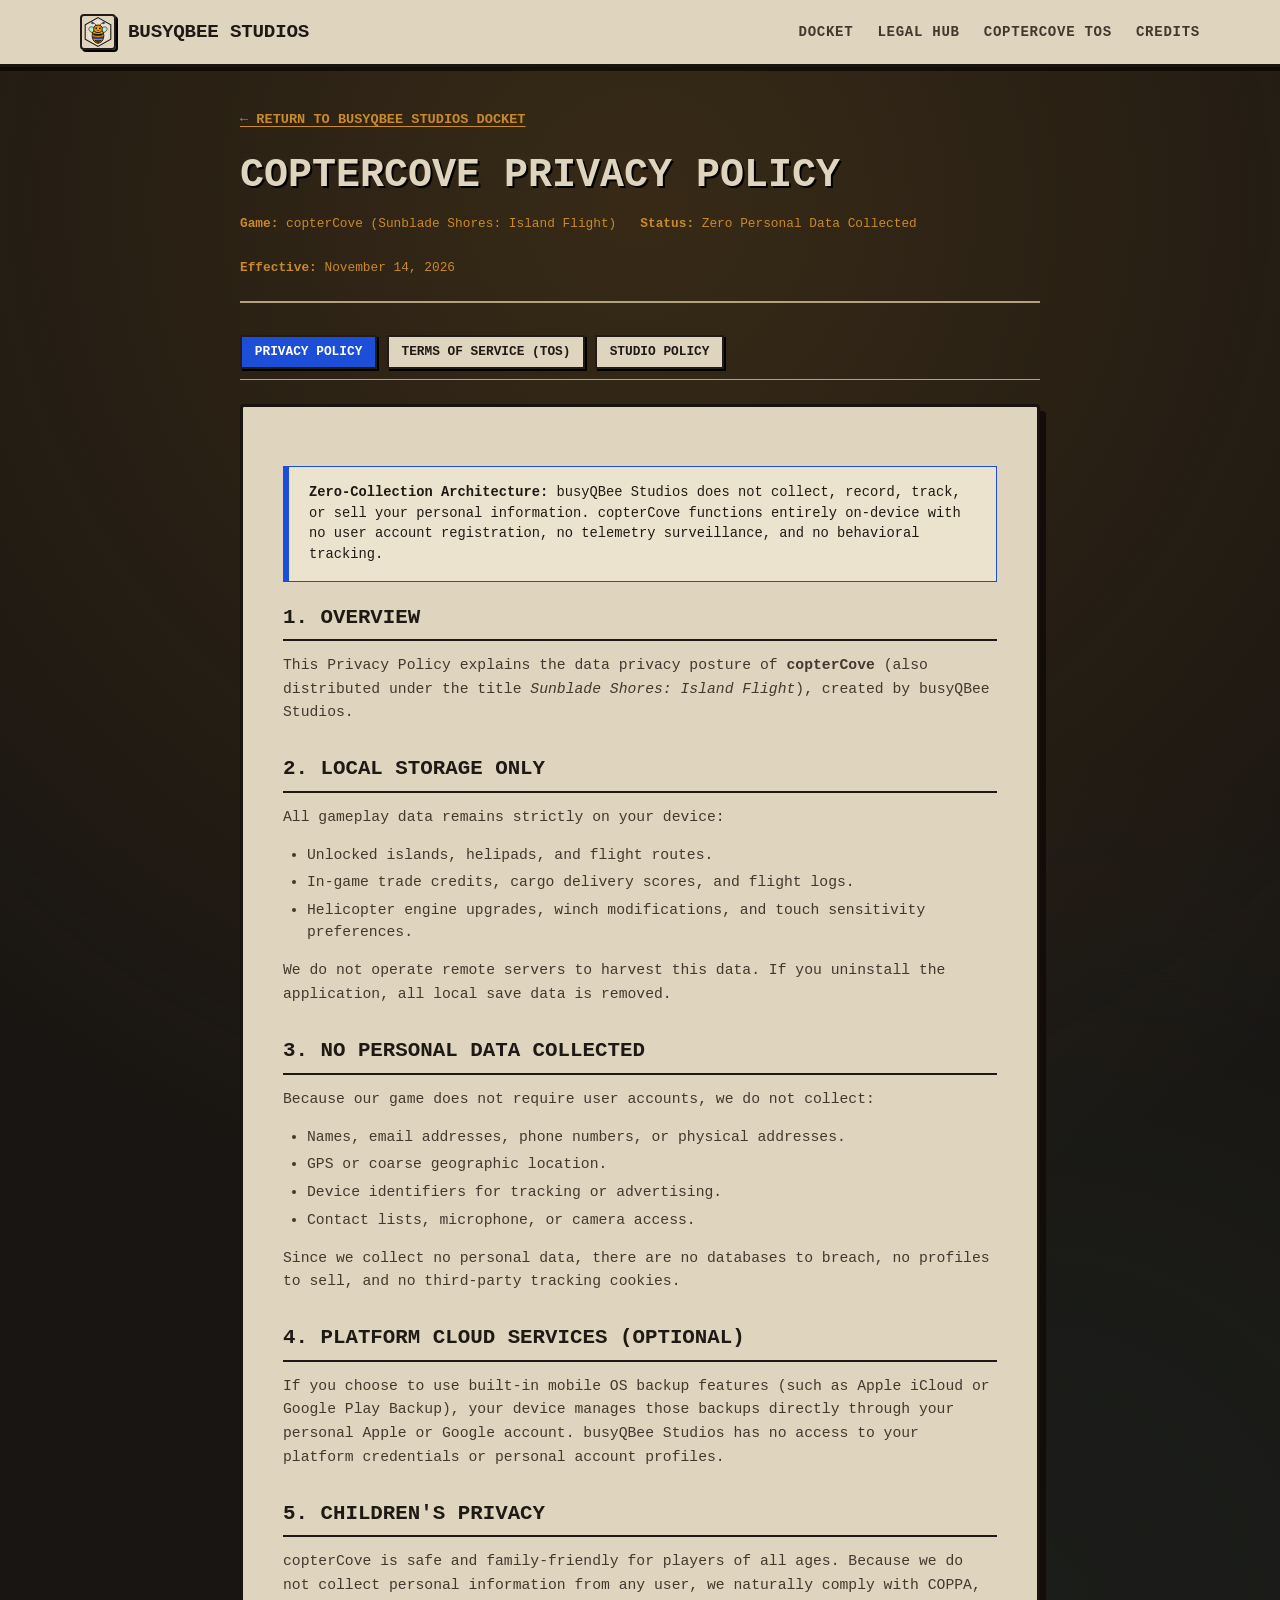
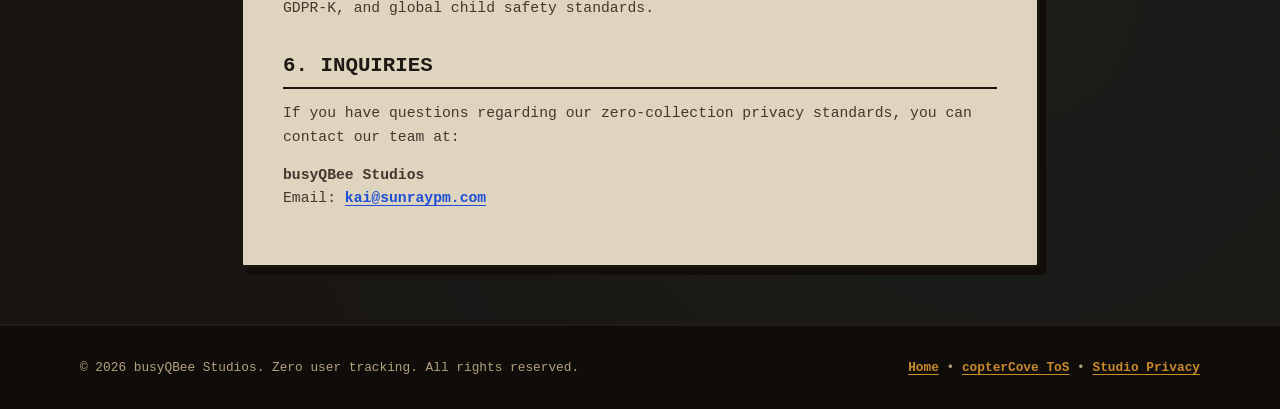
==== commit 13f100b3: "feat: derive clean simple SVG emblem logo and favicon" ====
--- a/coptercove-privacy.html
+++ b/coptercove-privacy.html
@@ -14,7 +14,7 @@
   <header class="navbar">
     <div class="container nav-container">
       <a href="index.html" class="nav-brand">
-        <img src="assets/images/emblem_bee_icon.png" alt="busyQBee Studios Logo" class="nav-logo">
+        <img src="assets/images/busyqbee_logo.svg" alt="busyQBee Studios Logo" class="nav-logo">
         <span>busyQBee Studios</span>
       </a>
       <ul class="nav-links">
--- a/assets/css/style.css
+++ b/assets/css/style.css
@@ -185,7 +185,7 @@
   width: 140px;
   height: 140px;
   border: var(--border-ink-thick);
-  border-radius: 50%;
+  border-radius: 6px;
   margin: 0 auto 1.2rem;
   box-shadow: var(--shadow-dossier-lg);
   object-fit: cover;
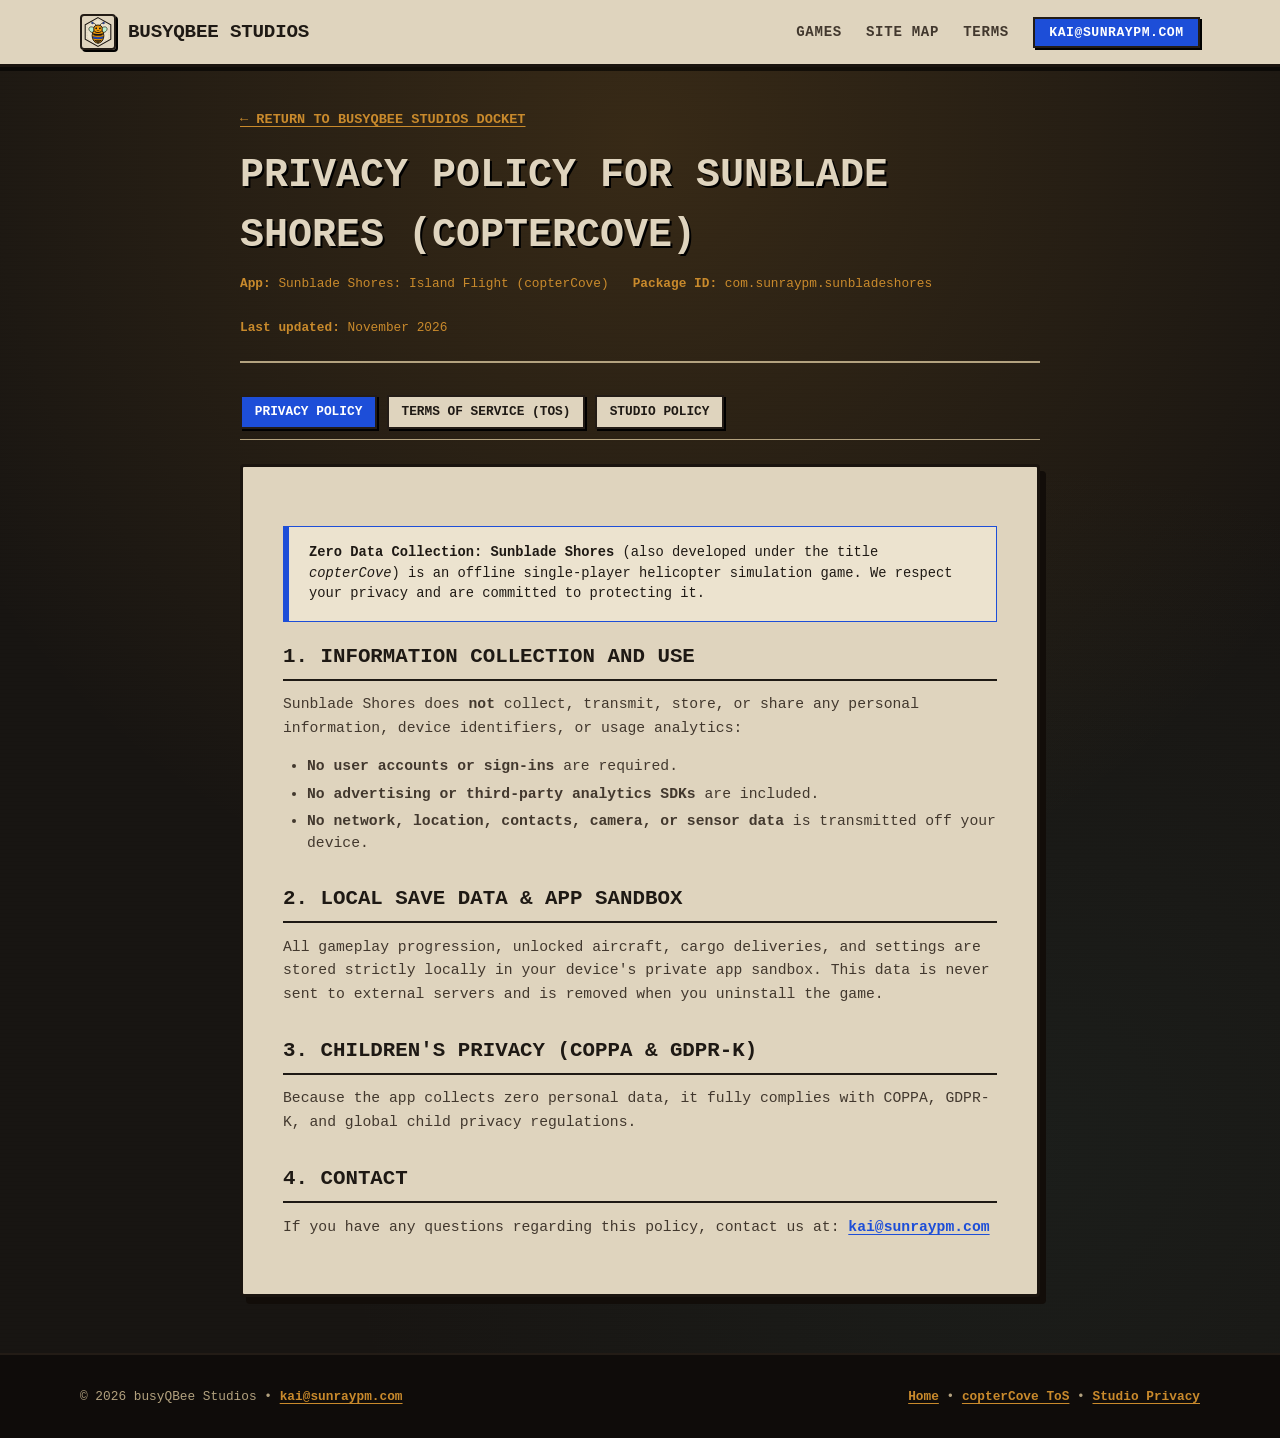
==== commit c3d12c9c: "docs: streamline privacy policies to concise zero-data sandbox standard" ====
--- a/coptercove-privacy.html
+++ b/coptercove-privacy.html
@@ -3,8 +3,8 @@
 <head>
   <meta charset="UTF-8">
   <meta name="viewport" content="width=device-width, initial-scale=1.0">
-  <title>Privacy Policy - copterCove | busyQBee Studios</title>
-  <meta name="description" content="Privacy Policy for copterCove (Sunblade Shores: Island Flight), developed by busyQBee Studios.">
+  <title>Privacy Policy - copterCove (Sunblade Shores) | busyQBee Studios</title>
+  <meta name="description" content="Privacy Policy for copterCove / Sunblade Shores, developed by busyQBee Studios.">
   <link rel="icon" type="image/svg+xml" href="assets/images/favicon.svg">
   <link rel="stylesheet" href="assets/css/style.css">
 </head>
@@ -18,10 +18,10 @@
         <span>busyQBee Studios</span>
       </a>
       <ul class="nav-links">
-        <li><a href="index.html#portfolio" class="nav-link">Docket</a></li>
-        <li><a href="index.html#legal" class="nav-link">Legal Hub</a></li>
-        <li><a href="coptercove-tos.html" class="nav-link">copterCove ToS</a></li>
-        <li><a href="credits.html" class="nav-link">Credits</a></li>
+        <li><a href="index.html#games" class="nav-link">Games</a></li>
+        <li><a href="index.html#sitemap" class="nav-link">Site Map</a></li>
+        <li><a href="coptercove-tos.html" class="nav-link">Terms</a></li>
+        <li><a href="mailto:kai@sunraypm.com" class="nav-btn">kai@sunraypm.com</a></li>
       </ul>
     </div>
   </header>
@@ -29,11 +29,11 @@
   <main class="container container-narrow">
     <div class="legal-header">
       <a href="index.html" class="legal-back">&larr; Return to busyQBee Studios Docket</a>
-      <h1 class="legal-title">copterCove Privacy Policy</h1>
+      <h1 class="legal-title">Privacy Policy for Sunblade Shores (copterCove)</h1>
       <div class="legal-meta">
-        <span><strong>Game:</strong> copterCove (Sunblade Shores: Island Flight)</span>
-        <span><strong>Status:</strong> Zero Personal Data Collected</span>
-        <span><strong>Effective:</strong> November 14, 2026</span>
+        <span><strong>App:</strong> Sunblade Shores: Island Flight (copterCove)</span>
+        <span><strong>Package ID:</strong> com.sunraypm.sunbladeshores</span>
+        <span><strong>Last updated:</strong> November 2026</span>
       </div>
     </div>
 
@@ -45,65 +45,39 @@
 
     <article class="legal-content">
       <div class="legal-notice-box">
-        <strong>Zero-Collection Architecture:</strong> busyQBee Studios does not collect, record, track, or sell your personal information. copterCove functions entirely on-device with no user account registration, no telemetry surveillance, and no behavioral tracking.
+        <strong>Zero Data Collection:</strong> <strong>Sunblade Shores</strong> (also developed under the title <em>copterCove</em>) is an offline single-player helicopter simulation game. We respect your privacy and are committed to protecting it.
       </div>
 
-      <h2>1. Overview</h2>
+      <h2>1. Information Collection and Use</h2>
       <p>
-        This Privacy Policy explains the data privacy posture of <strong>copterCove</strong> (also distributed under the title <em>Sunblade Shores: Island Flight</em>), created by busyQBee Studios.
+        Sunblade Shores does <strong>not</strong> collect, transmit, store, or share any personal information, device identifiers, or usage analytics:
+      </p>
+      <ul>
+        <li><strong>No user accounts or sign-ins</strong> are required.</li>
+        <li><strong>No advertising or third-party analytics SDKs</strong> are included.</li>
+        <li><strong>No network, location, contacts, camera, or sensor data</strong> is transmitted off your device.</li>
+      </ul>
+
+      <h2>2. Local Save Data &amp; App Sandbox</h2>
+      <p>
+        All gameplay progression, unlocked aircraft, cargo deliveries, and settings are stored strictly locally in your device's private app sandbox. This data is never sent to external servers and is removed when you uninstall the game.
       </p>
 
-      <h2>2. Local Storage Only</h2>
+      <h2>3. Children's Privacy (COPPA &amp; GDPR-K)</h2>
       <p>
-        All gameplay data remains strictly on your device:
-      </p>
-      <ul>
-        <li>Unlocked islands, helipads, and flight routes.</li>
-        <li>In-game trade credits, cargo delivery scores, and flight logs.</li>
-        <li>Helicopter engine upgrades, winch modifications, and touch sensitivity preferences.</li>
-      </ul>
-      <p>
-        We do not operate remote servers to harvest this data. If you uninstall the application, all local save data is removed.
+        Because the app collects zero personal data, it fully complies with COPPA, GDPR-K, and global child privacy regulations.
       </p>
 
-      <h2>3. No Personal Data Collected</h2>
+      <h2>4. Contact</h2>
       <p>
-        Because our game does not require user accounts, we do not collect:
-      </p>
-      <ul>
-        <li>Names, email addresses, phone numbers, or physical addresses.</li>
-        <li>GPS or coarse geographic location.</li>
-        <li>Device identifiers for tracking or advertising.</li>
-        <li>Contact lists, microphone, or camera access.</li>
-      </ul>
-      <p>
-        Since we collect no personal data, there are no databases to breach, no profiles to sell, and no third-party tracking cookies.
-      </p>
-
-      <h2>4. Platform Cloud Services (Optional)</h2>
-      <p>
-        If you choose to use built-in mobile OS backup features (such as Apple iCloud or Google Play Backup), your device manages those backups directly through your personal Apple or Google account. busyQBee Studios has no access to your platform credentials or personal account profiles.
-      </p>
-
-      <h2>5. Children's Privacy</h2>
-      <p>
-        copterCove is safe and family-friendly for players of all ages. Because we do not collect personal information from any user, we naturally comply with COPPA, GDPR-K, and global child safety standards.
-      </p>
-
-      <h2>6. Inquiries</h2>
-      <p>
-        If you have questions regarding our zero-collection privacy standards, you can contact our team at:
-      </p>
-      <p>
-        <strong>busyQBee Studios</strong><br>
-        Email: <a href="mailto:kai@sunraypm.com">kai@sunraypm.com</a>
+        If you have any questions regarding this policy, contact us at: <strong><a href="mailto:kai@sunraypm.com">kai@sunraypm.com</a></strong>
       </p>
     </article>
   </main>
 
   <footer class="footer">
     <div class="container footer-bottom">
-      <div>&copy; 2026 busyQBee Studios. Zero user tracking. All rights reserved.</div>
+      <div>&copy; 2026 busyQBee Studios &bull; <a href="mailto:kai@sunraypm.com">kai@sunraypm.com</a></div>
       <div><a href="index.html">Home</a> &bull; <a href="coptercove-tos.html">copterCove ToS</a> &bull; <a href="privacy.html">Studio Privacy</a></div>
     </div>
   </footer>
--- a/assets/css/style.css
+++ b/assets/css/style.css
@@ -182,14 +182,16 @@
 }
 
 .mascot-badge {
-  width: 140px;
-  height: 140px;
+  max-width: 520px;
+  width: 90%;
+  height: auto;
+  aspect-ratio: 2816 / 1536;
   border: var(--border-ink-thick);
   border-radius: 6px;
-  margin: 0 auto 1.2rem;
+  margin: 0 auto 1.5rem;
   box-shadow: var(--shadow-dossier-lg);
   object-fit: cover;
-  background: var(--parchment-base);
+  background: #110e0b;
   display: block;
 }
 
